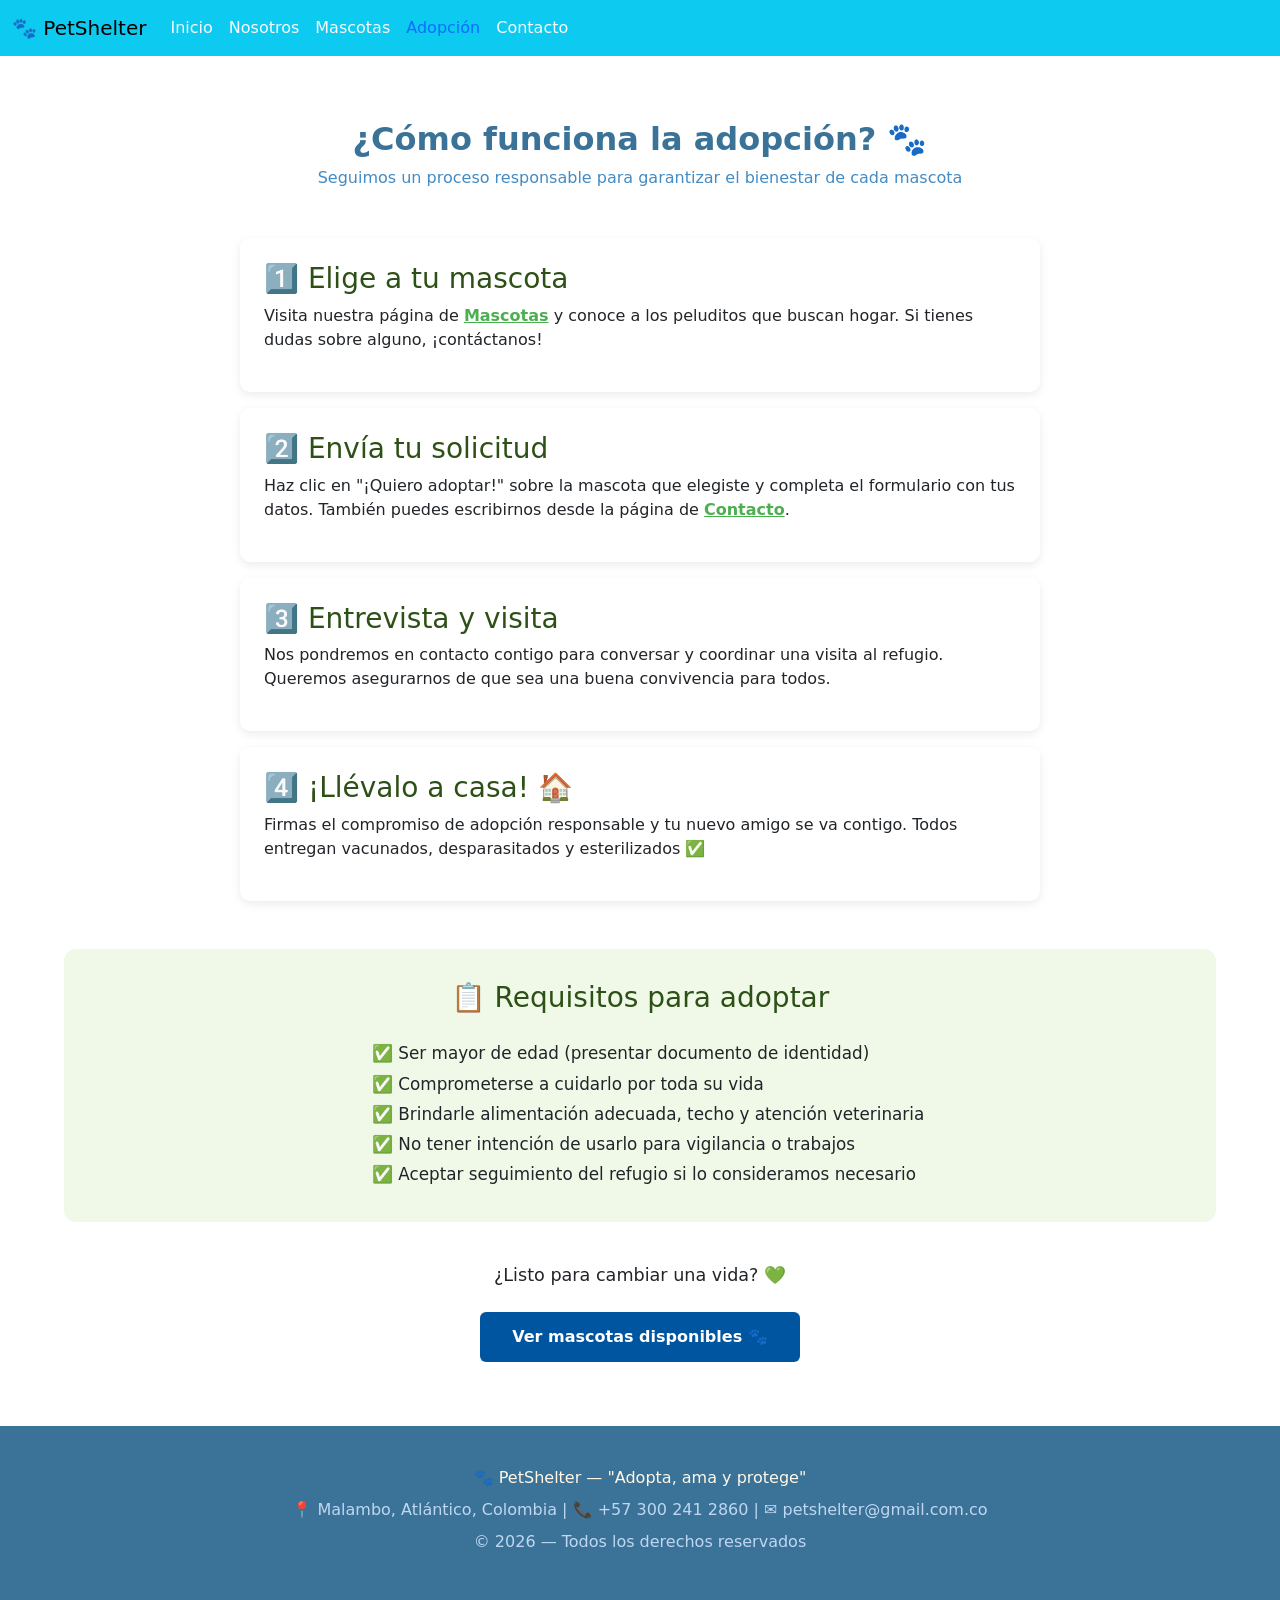
==== pages/adopcion.html @ 7f58dce4 "mvp de proyecto" ====
<!DOCTYPE html>
<html lang="es">
<head>
    <meta charset="UTF-8">
    <meta name="viewport" content="width=device-width, initial-scale=1.0">
    <title>PetShelter - Refugio de Mascotas 🐾</title>
    <link rel="stylesheet" href="../css/styles.css">
    <link rel="preconnect" href="https://fonts.googleapis.com">
    <link rel="preconnect" href="https://fonts.gstatic.com" crossorigin>
    <link href="https://fonts.googleapis.com/css2?family=Poppins:wght@300;400;600;700&display=swap" rel="stylesheet">
    <link href="https://cdn.jsdelivr.net/npm/bootstrap@5.3.8/dist/css/bootstrap.min.css" rel="stylesheet" integrity="sha384-sRIl4kxILFvY47J16cr9ZwB07vP4J8+LH7qKQnuqkuIAvNWLzeN8tE5YBujZqJLB" crossorigin="anonymous">
</head>
<body>

    <!-- CABECERA Y MENÚ IGUAL EN TODAS LAS PÁGINAS -->
    <header class="cabecera bg-info">
        <nav class="navegacion navbar navbar-expand-lg justify-content-between" id="menuNav">
            <div class="container-fluid">
                <a href="../index.html" class="navbar-brand me-6">🐾 PetShelter</a>
                <button class="navbar-toggler" type="button" data-bs-toggle="collapse" data-bs-target="#navbarSupportedContent" aria-controls="navbarSupportedContent" aria-expanded="false" aria-label="Toggle navigation">
                    <span class="navbar-toggler-icon"></span>
                </button>
                <div class="collapse navbar-collapse" id="navbarSupportedContent">
                    <ul class="navbar-nav me-auto mb-2 mb-lg-0">
                        <li class="nav-item">
                            <a href="../index.html" class="nav-link text-light">Inicio</a>
                        </li>
                        <li class="nav-item">
                            <a href="nosotros.html" class="nav-link text-light">Nosotros</a>
                        </li>
                        <li class="nav-item">
                            <a href="mascotas.html" class="nav-link text-light">Mascotas</a>
                        </li>
                        <li class="nav-item">
                            <a href="adopcion.html" class="nav-link active text-primary">Adopción</a>
                        </li>
                        <li class="nav-item">
                            <a href="contacto.html" class="nav-link text-light">Contacto</a>
                        </li>
                    </ul>
                </div>
            </div>
        </nav>
    </header>

    <section class="seccion">
        <div class="contenedor">
            <h2 class="titulo-seccion">¿Cómo funciona la adopción? 🐾</h2>
            <p class="subtitulo-seccion">Seguimos un proceso responsable para garantizar el bienestar de cada mascota</p>

            <!-- PASOS DEL PROCESO -->
            <div style="max-width: 800px; margin: 0 auto;">
                <div style="background: #fff; padding: 1.5rem; margin-bottom: 1rem; border-radius: 10px; box-shadow: 0 3px 10px rgba(0,0,0,0.08);">
                    <h3 style="color: #2d5016; margin-bottom: 0.5rem;">1️⃣ Elige a tu mascota</h3>
                    <p>Visita nuestra página de <a href="mascotas.html" style="color: #4CAF50; font-weight: 600;">Mascotas</a> y conoce a los peluditos que buscan hogar. Si tienes dudas sobre alguno, ¡contáctanos!</p>
                </div>

                <div style="background: #fff; padding: 1.5rem; margin-bottom: 1rem; border-radius: 10px; box-shadow: 0 3px 10px rgba(0,0,0,0.08);">
                    <h3 style="color: #2d5016; margin-bottom: 0.5rem;">2️⃣ Envía tu solicitud</h3>
                    <p>Haz clic en "¡Quiero adoptar!" sobre la mascota que elegiste y completa el formulario con tus datos. También puedes escribirnos desde la página de <a href="contacto.html" style="color: #4CAF50; font-weight: 600;">Contacto</a>.</p>
                </div>

                <div style="background: #fff; padding: 1.5rem; margin-bottom: 1rem; border-radius: 10px; box-shadow: 0 3px 10px rgba(0,0,0,0.08);">
                    <h3 style="color: #2d5016; margin-bottom: 0.5rem;">3️⃣ Entrevista y visita</h3>
                    <p>Nos pondremos en contacto contigo para conversar y coordinar una visita al refugio. Queremos asegurarnos de que sea una buena convivencia para todos.</p>
                </div>

                <div style="background: #fff; padding: 1.5rem; border-radius: 10px; box-shadow: 0 3px 10px rgba(0,0,0,0.08);">
                    <h3 style="color: #2d5016; margin-bottom: 0.5rem;">4️⃣ ¡Llévalo a casa! 🏠</h3>
                    <p>Firmas el compromiso de adopción responsable y tu nuevo amigo se va contigo. Todos entregan vacunados, desparasitados y esterilizados ✅</p>
                </div>
            </div>

            <!-- REQUISITOS -->
            <div style="margin-top: 3rem; padding: 2rem; background: #f0f9e8; border-radius: 12px;">
                <h3 style="text-align: center; color: #2d5016; margin-bottom: 1.5rem;">📋 Requisitos para adoptar</h3>
                <ul style="max-width: 600px; margin: 0 auto; font-size: 1.05rem; line-height: 1.8;">
                    <li>✅ Ser mayor de edad (presentar documento de identidad)</li>
                    <li>✅ Comprometerse a cuidarlo por toda su vida</li>
                    <li>✅ Brindarle alimentación adecuada, techo y atención veterinaria</li>
                    <li>✅ No tener intención de usarlo para vigilancia o trabajos</li>
                    <li>✅ Aceptar seguimiento del refugio si lo consideramos necesario</li>
                </ul>
            </div>

            <div style="text-align: center; margin-top: 2.5rem;">
                <p style="font-size: 1.1rem; font-weight: 500;">¿Listo para cambiar una vida? 💚</p>
                <a href="mascotas.html" class="boton boton-primario" style="margin-top: 0.5rem;">Ver mascotas disponibles 🐾</a>
            </div>
        </div>
    </section>

    <footer class="pie-pagina">
        <div class="contenedor">
            <p>🐾 PetShelter — "Adopta, ama y protege"</p>
            <p>📍 Malambo, Atlántico, Colombia | 📞 +57 300 241 2860 | ✉️ petshelter@gmail.com.co</p>
            <p>&copy; 2026 — Todos los derechos reservados</p>
        </div>
    </footer>

    <script src="https://cdn.jsdelivr.net/npm/bootstrap@5.3.8/dist/js/bootstrap.bundle.min.js" integrity="sha384-FKyoEForCGlyvwx9Hj09JcYn3nv7wiPVlz7YYwJrWVcXK/BmnVDxM+D2scQbITxI" crossorigin="anonymous"></script>


    <script src="../js/app.js"></script>
</body>
</html>
---- css/styles.css ----
:root {
    /* Paleta de colores de la imagen */
    --color-nubes: #FFF8E7;
    --color-cielo: #8CC1E9;
    --color-océano: #3b7297;
    --color-arándano: #0055A0;
    --color-pájaro: #438BC4;

    /* Colores de texto y fondo */
    --color-texto: #12284B;
    --color-texto-claro: #438BC4;
    --color-fondo: #EAF6FC;
    --color-fondo-claro: #b6e2f3;
    --color-resaltado: #ffc107;
    --color-borde: #dee2e6;

    /* Efectos */
    --sombra: 0 4px 12px rgba(18, 40, 75, 0.08);
    --sombra-hover: 0 8px 24px rgba(18, 40, 75, 0.15);
    --transicion: all 0.3s ease;
}

* {
    margin: 0;
    padding: 0;
    box-sizing: border-box;
}

body {
    font-family: 'Poppins', sans-serif;
    color: var(--color-texto);
    line-height: 1.6;
    background-color: var(--color-fondo);
    min-height: 100vh;
    display: flex;
    flex-direction: column;
}

main {
    flex: 1;
}

ul {
    list-style: none;
}

a {
    text-decoration: none;
    transition: var(--transicion);
}

.contenedor {
    width: 90%;
    max-width: 1200px;
    margin: 0 auto;
}

/* =====================================
   TÍTULOS Y SECCIONES
====================================== */
.titulo-seccion {
    font-size: 2rem;
    text-align: center;
    color: var(--color-océano);
    margin-bottom: 0.5rem;
    font-weight: 700;
}

.subtitulo-seccion {
    text-align: center;
    color: var(--color-pájaro);
    margin-bottom: 3rem;
}

.seccion {
    padding: 4rem 0;
}

.fondo-claro {
    background-color: var(--color-fondo-claro);
}

/* =====================================
   BOTONES
====================================== */
.boton {
    display: inline-block;
    padding: 0.8rem 2rem;
    border: none;
    border-radius: 0.375rem;
    font-size: 1rem;
    font-weight: 600;
    text-decoration: none;
    cursor: pointer;
    transition: var(--transicion);
    font-family: inherit;
}

.boton-primario {
    background-color: var(--color-arándano);
    color: white;
}

.boton-primario:hover {
    background-color: var(--color-océano);
    color: white;
    transform: translateY(-2px);
    box-shadow: var(--sombra-hover);
}

.boton-adoptar {
    background-color: var(--color-resaltado);
    color: var(--color-texto);
    padding: 0.6rem 1.2rem;
    font-size: 0.9rem;
    width: 100%;
}

.boton-adoptar:hover {
    background-color: #e0a800;
    color: var(--color-océano);
}

/* =====================================
   CABECERA Y NAVEGACIÓN
====================================== */


/* =====================================
   PORTADA
====================================== */
.portada {
    background: linear-gradient(rgba(18, 40, 75, 0.65), rgba(18, 40, 75, 0.75)), url('https://images.unsplash.com/photo-1601758228041-f3b2795255f1?w=1200') center/cover no-repeat;
    color: rgb(115, 193, 245);
    padding: 6rem 0;
    text-align: center;
}

.portada-contenido h1 {
    font-size: 3rem;
    margin-bottom: 1rem;
    color: var(--color-nubes);
}

.portada-contenido p {
    font-size: 1.2rem;
    max-width: 700px;
    margin: 0 auto 2rem;
    color: #d4ebfa;
}

/* =====================================
   SECCIÓN NOSOTROS
====================================== */
.nosotros-grid {
    display: grid;
    grid-template-columns: 1fr 1fr;
    gap: 3rem;
    align-items: center;
}

.nosotros-imagen img {
    width: 100%;
    border-radius: 0.5rem;
    box-shadow: var(--sombra);
    transition: var(--transicion);
}

.nosotros-imagen img:hover {
    transform: scale(1.02);
    box-shadow: var(--sombra-hover);
}

.nosotros-texto p {
    margin-bottom: 1rem;
    font-size: 1.05rem;
    color: var(--color-texto);
}

.lista-valores {
    list-style: none;
    margin-top: 1.5rem;
}

.lista-valores li {
    padding: 0.4rem 0;
    font-weight: 500;
    color: var(--color-texto);
    display: flex;
    align-items: center;
    gap: 0.5rem;
}

.lista-valores li::before {
    content: '✓';
    color: var(--color-arándano);
    font-weight: 700;
    font-size: 1.2rem;
}

/* =====================================
   TARJETAS DE MASCOTAS
====================================== */
.mascotas-grid {
    display: grid;
    grid-template-columns: repeat(3, 1fr);
    gap: 2rem;
}

.tarjeta-mascota {
    background: var(--color-fondo-claro);
    border-radius: 0.5rem;
    overflow: hidden;
    box-shadow: var(--sombra);
    transition: var(--transicion);
    height: 100%;
}

.tarjeta-mascota:hover {
    transform: translateY(-8px);
    box-shadow: var(--sombra-hover);
}

.tarjeta-mascota img {
    width: 100%;
    height: 200px;
    object-fit: cover;
}

.tarjeta-mascota h3 {
    padding: 1rem 1rem 0.5rem;
    color: var(--color-océano);
    font-size: 1.3rem;
    font-weight: 600;
}

.tarjeta-mascota p {
    padding: 0.3rem 1rem;
    font-size: 0.95rem;
    color: var(--color-texto);
}

.tarjeta-mascota .boton-adoptar {
    margin: 1rem;
    width: calc(100% - 2rem);
}

/* =====================================
   CÓMO AYUDAR / ADOPCIÓN
====================================== */
.ayuda-grid {
    display: grid;
    grid-template-columns: repeat(3, 1fr);
    gap: 2rem;
}

.ayuda-tarjeta {
    background: var(--color-fondo-claro);
    padding: 2rem;
    border-radius: 0.5rem;
    text-align: center;
    box-shadow: var(--sombra);
    transition: var(--transicion);
}

.ayuda-tarjeta:hover {
    transform: translateY(-5px);
    box-shadow: var(--sombra-hover);
}

.ayuda-tarjeta h3 {
    color: var(--color-océano);
    margin-bottom: 1rem;
    font-size: 1.3rem;
    font-weight: 600;
}

/* =====================================
   FORMULARIO DE CONTACTO
====================================== */
.formulario-contacto {
    max-width: 600px;
    margin: 0 auto;
    background: #eee;
    padding: 2.5rem;
    border-radius: 0.5rem;
    box-shadow: var(--sombra);
}

.grupo-formulario {
    margin-bottom: 1.5rem;
}

.grupo-formulario label {
    display: block;
    margin-bottom: 0.5rem;
    font-weight: 600;
    color: var(--color-océano);
}

.grupo-formulario input,
.grupo-formulario textarea {
    width: 100%;
    padding: 0.8rem;
    border: 2px solid var(--color-cielo);
    border-radius: 0.375rem;
    font-size: 1rem;
    font-family: inherit;
    background-color: rgba(140, 193, 233, 0.08);
    transition: var(--transicion);
}

.grupo-formulario input:focus,
.grupo-formulario textarea:focus {
    outline: none;
    border-color: var(--color-arándano);
    background-color: white;
}

/* =====================================
   VENTANA MODAL
====================================== */
.modal {
    display: none;
    position: fixed;
    z-index: 200;
    left: 0;
    top: 0;
    width: 100%;
    height: 100%;
    background-color: rgba(18, 40, 75, 0.7);
    align-items: center;
    justify-content: center;
}

.modal-contenido {
    background-color: white;
    padding: 2rem;
    border-radius: 0.5rem;
    width: 90%;
    max-width: 500px;
    position: relative;
    box-shadow: var(--sombra-hover);
}

.cerrar {
    position: absolute;
    right: 1.2rem;
    top: 0.5rem;
    font-size: 2rem;
    cursor: pointer;
    color: var(--color-pájaro);
    transition: var(--transicion);
}

.cerrar:hover {
    color: var(--color-océano);
}

/* =====================================
   PIE DE PÁGINA
====================================== */
.pie-pagina {
    background-color: var(--color-océano);
    color: white;
    text-align: center;
    padding: 2.5rem 0;
    margin-top: auto;
}

.pie-pagina p {
    margin-bottom: 0.5rem;
    color: #BFD7F2;
}

.pie-pagina p:first-of-type {
    color: var(--color-nubes);
    font-weight: 500;
}

/* =====================================
   DISEÑO RESPONSIVO (para celulares)
====================================== */
@media (max-width: 900px) {
    .nosotros-grid,
    .mascotas-grid,
    .ayuda-grid {
        grid-template-columns: 1fr 1fr;
    }
}

@media (max-width: 600px) {
    .nosotros-grid,
    .mascotas-grid,
    .ayuda-grid {
        grid-template-columns: 1fr;
    }

    .portada-contenido h1 {
        font-size: 2rem;
    }

    .titulo-seccion {
        font-size: 1.6rem;
    }
}
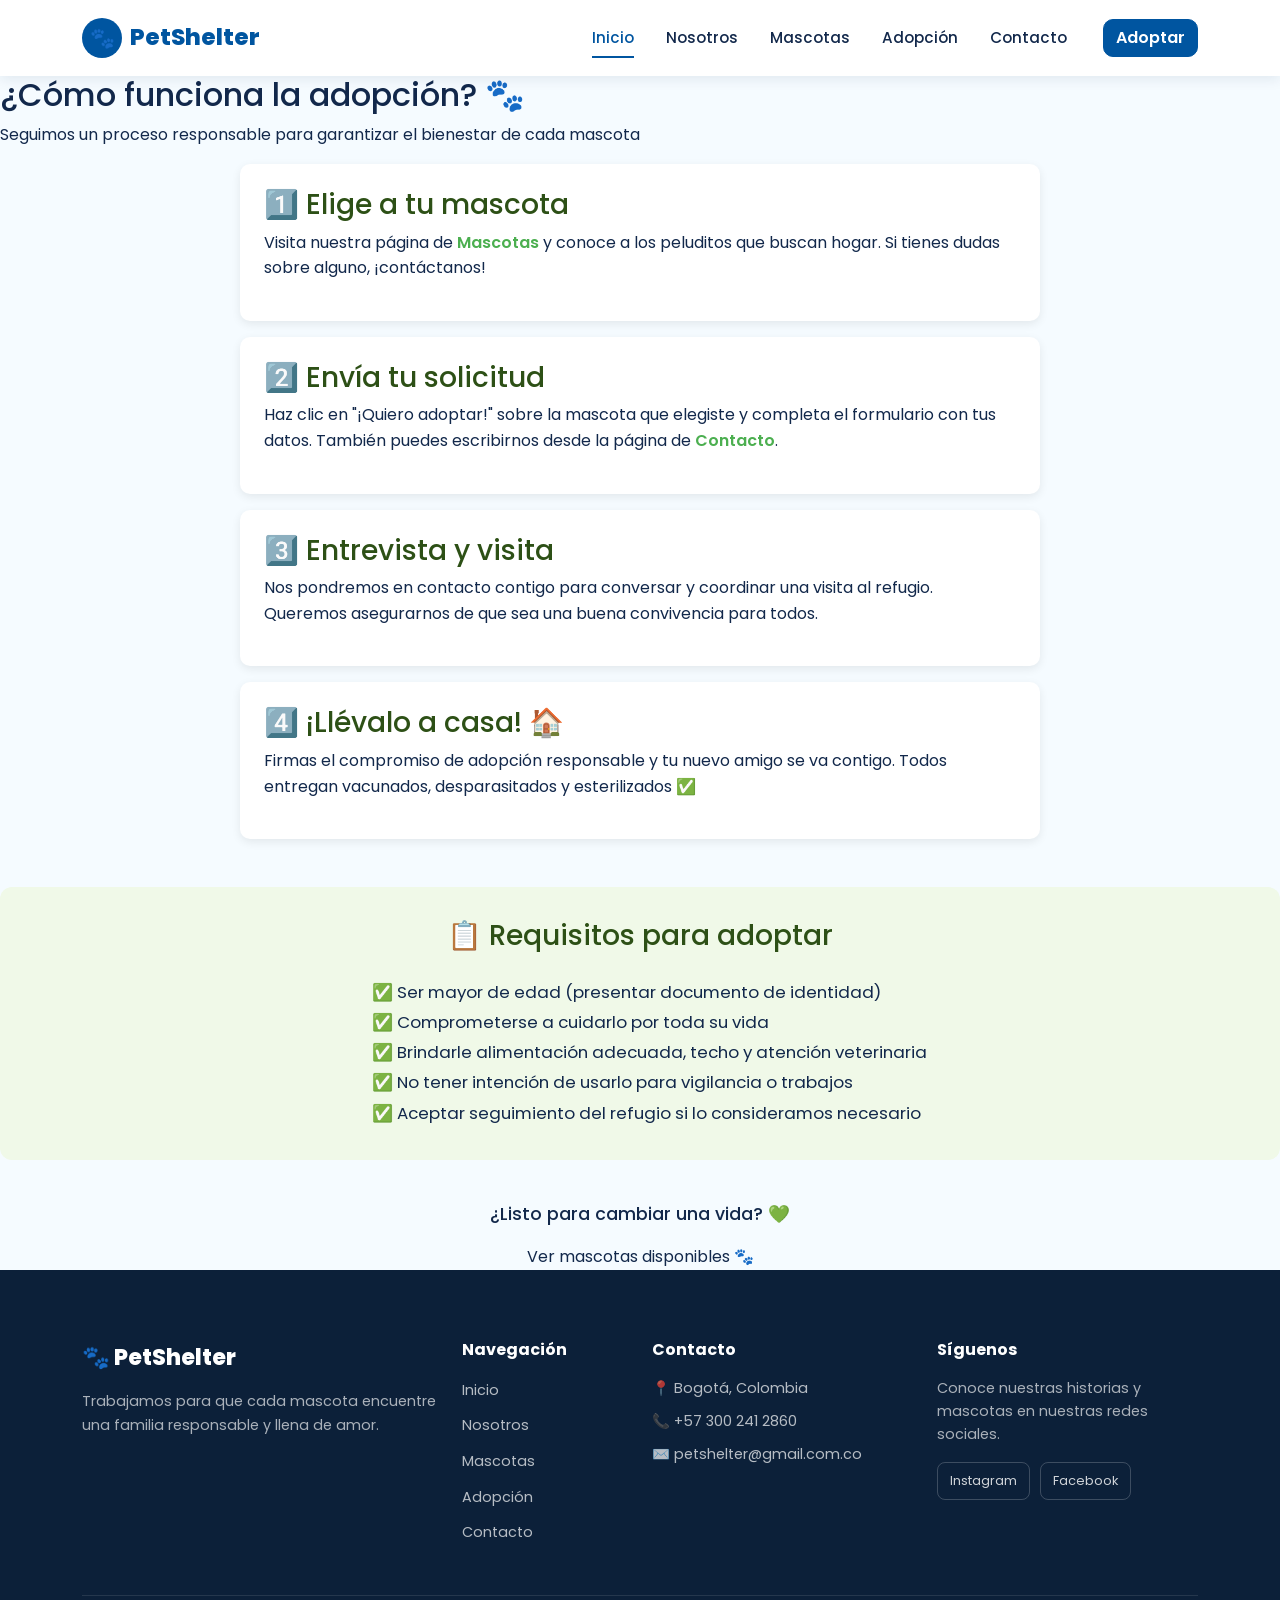
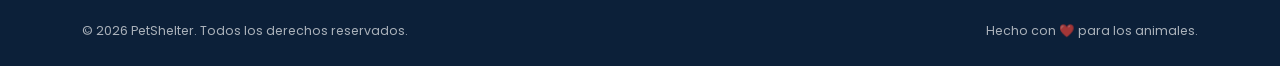
==== commit 4688020e: "html" ====
--- a/pages/adopcion.html
+++ b/pages/adopcion.html
@@ -3,41 +3,79 @@
 <head>
     <meta charset="UTF-8">
     <meta name="viewport" content="width=device-width, initial-scale=1.0">
-    <title>PetShelter - Refugio de Mascotas 🐾</title>
-    <link rel="stylesheet" href="../css/styles.css">
+    <meta
+        name="description"
+        content="PetShelter es un refugio de mascotas dedicado a encontrar hogares responsables y llenos de amor.">
+    <title>PetShelter | Refugio y adopción de mascotas</title>
+
+    <!-- Google Fonts -->
     <link rel="preconnect" href="https://fonts.googleapis.com">
     <link rel="preconnect" href="https://fonts.gstatic.com" crossorigin>
-    <link href="https://fonts.googleapis.com/css2?family=Poppins:wght@300;400;600;700&display=swap" rel="stylesheet">
-    <link href="https://cdn.jsdelivr.net/npm/bootstrap@5.3.8/dist/css/bootstrap.min.css" rel="stylesheet" integrity="sha384-sRIl4kxILFvY47J16cr9ZwB07vP4J8+LH7qKQnuqkuIAvNWLzeN8tE5YBujZqJLB" crossorigin="anonymous">
+    <link
+        href="https://fonts.googleapis.com/css2?family=Poppins:wght@400;500;600;700;800&display=swap" rel="stylesheet">
+
+    <!-- Bootstrap -->
+    <link
+        href="https://cdn.jsdelivr.net/npm/bootstrap@5.3.8/dist/css/bootstrap.min.css" rel="stylesheet">
+    <link rel="stylesheet" href="../css/styles.css">
 </head>
 <body>
 
-    <!-- CABECERA Y MENÚ IGUAL EN TODAS LAS PÁGINAS -->
-    <header class="cabecera bg-info">
-        <nav class="navegacion navbar navbar-expand-lg justify-content-between" id="menuNav">
-            <div class="container-fluid">
-                <a href="../index.html" class="navbar-brand me-6">🐾 PetShelter</a>
-                <button class="navbar-toggler" type="button" data-bs-toggle="collapse" data-bs-target="#navbarSupportedContent" aria-controls="navbarSupportedContent" aria-expanded="false" aria-label="Toggle navigation">
+    <!-- =====NAVBAR===== -->
+    <header class="site-header">
+        <nav class="navbar navbar-expand-lg">
+            <div class="container">
+
+                <!-- Logo -->
+                <a class="navbar-brand" href="../index.html">
+                    <span class="brand-icon">🐾</span>
+                    <span>PetShelter</span>
+                </a>
+
+                <!-- Botón menú móvil -->
+                <button
+                    class="navbar-toggler"
+                    type="button"
+                    data-bs-toggle="collapse"
+                    data-bs-target="#menuPrincipal"
+                    aria-controls="menuPrincipal"
+                    aria-expanded="false"
+                    aria-label="Abrir menú de navegación">
                     <span class="navbar-toggler-icon"></span>
                 </button>
-                <div class="collapse navbar-collapse" id="navbarSupportedContent">
-                    <ul class="navbar-nav me-auto mb-2 mb-lg-0">
-                        <li class="nav-item">
-                            <a href="../index.html" class="nav-link text-light">Inicio</a>
-                        </li>
-                        <li class="nav-item">
-                            <a href="nosotros.html" class="nav-link text-light">Nosotros</a>
-                        </li>
-                        <li class="nav-item">
-                            <a href="mascotas.html" class="nav-link text-light">Mascotas</a>
-                        </li>
-                        <li class="nav-item">
-                            <a href="adopcion.html" class="nav-link active text-primary">Adopción</a>
-                        </li>
-                        <li class="nav-item">
-                            <a href="contacto.html" class="nav-link text-light">Contacto</a>
+
+                <!-- Menú -->
+                <div class="collapse navbar-collapse" id="menuPrincipal">
+                    <ul class="navbar-nav ms-auto">
+                        <li class="nav-item">
+                            <a class="nav-link active" href="../index.html">
+                                Inicio
+                            </a>
+                        </li>
+                        <li class="nav-item">
+                            <a class="nav-link" href="pages/nosotros.html">
+                                Nosotros
+                            </a>
+                        </li>
+                        <li class="nav-item">
+                            <a class="nav-link" href="pages/mascotas.html">
+                                Mascotas
+                            </a>
+                        </li>
+                        <li class="nav-item">
+                            <a class="nav-link" href="pages/adopcion.html">
+                                Adopción
+                            </a>
+                        </li>
+                        <li class="nav-item">
+                            <a class="nav-link" href="pages/contacto.html">
+                                Contacto
+                            </a>
                         </li>
                     </ul>
+
+                    <a href="pages/contacto.html" class="btn btn-primary ms-lg-4">Adoptar</a>
+
                 </div>
             </div>
         </nav>
@@ -90,17 +128,112 @@
         </div>
     </section>
 
-    <footer class="pie-pagina">
-        <div class="contenedor">
-            <p>🐾 PetShelter — "Adopta, ama y protege"</p>
-            <p>📍 Malambo, Atlántico, Colombia | 📞 +57 300 241 2860 | ✉️ petshelter@gmail.com.co</p>
-            <p>&copy; 2026 — Todos los derechos reservados</p>
+    <!-- ===== FOOTER ===== -->
+    <footer class="site-footer">
+        <div class="container">
+            <div class="row g-4">
+                <!-- Información -->
+                <div class="col-lg-4">
+                    <a href="index.html" class="footer-brand">
+                        🐾 PetShelter
+                    </a>
+
+                    <p>
+                        Trabajamos para que cada mascota encuentre
+                        una familia responsable y llena de amor.
+                    </p>
+                </div>
+
+                <!-- Navegación -->
+                <div class="col-md-4 col-lg-2">
+                    <h3>
+                        Navegación
+                    </h3>
+
+                    <ul class="footer-links">
+                        <li>
+                            <a href="index.html">
+                                Inicio
+                            </a>
+                        </li>
+                        <li>
+                            <a href="pages/nosotros.html">
+                                Nosotros
+                            </a>
+                        </li>
+                        <li>
+                            <a href="pages/mascotas.html">
+                                Mascotas
+                            </a>
+                        </li>
+                        <li>
+                            <a href="pages/adopcion.html">
+                                Adopción
+                            </a>
+                        </li>
+                        <li>
+                            <a href="pages/contacto.html">
+                                Contacto
+                            </a>
+                        </li>
+                    </ul>
+                </div>
+
+                <!-- Contacto -->
+                <div class="col-md-4 col-lg-3">
+                    <h3>
+                        Contacto
+                    </h3>
+
+                    <ul class="footer-contact">
+                        <li>
+                            📍 Bogotá, Colombia
+                        </li>
+                        <li>
+                            📞 +57 300 241 2860
+                        </li>
+                        <li>
+                            ✉️ petshelter@gmail.com.co
+                        </li>
+                    </ul>
+                </div>
+
+                <!-- Redes -->
+                <div class="col-md-4 col-lg-3">
+                    <h3>
+                        Síguenos
+                    </h3>
+
+                    <p>
+                        Conoce nuestras historias y mascotas
+                        en nuestras redes sociales.
+                    </p>
+
+                    <div class="social-links">
+                        <a href="#" aria-label="Instagram de PetShelter">
+                            Instagram
+                        </a>
+
+                        <a href="#" aria-label="Facebook de PetShelter">
+                            Facebook
+                        </a>
+                    </div>
+                </div>
+            </div>
+
+            <div class="footer-bottom">
+                <p>
+                    © 2026 PetShelter. Todos los derechos reservados.
+                </p>
+
+                <p>
+                    Hecho con ❤️ para los animales.
+                </p>
+            </div>
         </div>
     </footer>
 
     <script src="https://cdn.jsdelivr.net/npm/bootstrap@5.3.8/dist/js/bootstrap.bundle.min.js" integrity="sha384-FKyoEForCGlyvwx9Hj09JcYn3nv7wiPVlz7YYwJrWVcXK/BmnVDxM+D2scQbITxI" crossorigin="anonymous"></script>
-
-
     <script src="../js/app.js"></script>
 </body>
 </html>
--- a/css/styles.css
+++ b/css/styles.css
@@ -1,26 +1,58 @@
-
+/* =========================================================
+   PETSHELTER
+   SISTEMA DE DISEÑO
+   ========================================================= */
+
+
+/* =========================================================
+   1. VARIABLES
+   ========================================================= */
 
 :root {
-    /* Paleta de colores de la imagen */
-    --color-nubes: #FFF8E7;
-    --color-cielo: #8CC1E9;
-    --color-océano: #3b7297;
-    --color-arándano: #0055A0;
-    --color-pájaro: #438BC4;
-
-    /* Colores de texto y fondo */
-    --color-texto: #12284B;
-    --color-texto-claro: #438BC4;
-    --color-fondo: #EAF6FC;
-    --color-fondo-claro: #b6e2f3;
-    --color-resaltado: #ffc107;
-    --color-borde: #dee2e6;
-
-    /* Efectos */
-    --sombra: 0 4px 12px rgba(18, 40, 75, 0.08);
-    --sombra-hover: 0 8px 24px rgba(18, 40, 75, 0.15);
-    --transicion: all 0.3s ease;
-}
+
+    /* Colores principales */
+    --primary: #0055a0;
+    --primary-dark: #003f78;
+    --primary-light: #8cc1e9;
+
+    /* Color de acento */
+    --accent: #ffc107;
+    --accent-dark: #e0a800;
+
+    /* Fondos */
+    --background: #f5fbff;
+    --surface: #ffffff;
+    --surface-blue: #eaf6fc;
+
+    /* Texto */
+    --text: #12284b;
+    --text-light: #667085;
+    --text-white: #ffffff;
+
+    /* Bordes */
+    --border: #d9e8f2;
+
+    /* Sombras */
+    --shadow-sm: 0 4px 12px rgba(18, 40, 75, 0.08);
+    --shadow-md: 0 8px 25px rgba(18, 40, 75, 0.12);
+    --shadow-lg: 0 15px 40px rgba(18, 40, 75, 0.16);
+
+    /* Bordes redondeados */
+    --radius-sm: 8px;
+    --radius-md: 14px;
+    --radius-lg: 22px;
+
+    /* Transiciones */
+    --transition: 0.3s ease;
+
+    /* Contenedor */
+    --container-width: 1200px;
+}
+
+
+/* =========================================================
+   2. RESET
+   ========================================================= */
 
 * {
     margin: 0;
@@ -28,381 +60,1176 @@
     box-sizing: border-box;
 }
 
+
+html {
+    scroll-behavior: smooth;
+}
+
+
 body {
-    font-family: 'Poppins', sans-serif;
-    color: var(--color-texto);
+    font-family: "Poppins", sans-serif;
+    background-color: var(--background);
+    color: var(--text);
     line-height: 1.6;
-    background-color: var(--color-fondo);
-    min-height: 100vh;
+    overflow-x: hidden;
+}
+
+
+img {
+    display: block;
+    max-width: 100%;
+}
+
+
+a {
+    color: inherit;
+    text-decoration: none;
+}
+
+
+button,
+input,
+textarea,
+select {
+    font: inherit;
+}
+
+
+button {
+    cursor: pointer;
+}
+
+
+ul {
+    list-style: none;
+}
+
+
+/* =========================================================
+   3. ACCESIBILIDAD
+   ========================================================= */
+
+:focus-visible {
+    outline: 3px solid var(--accent);
+    outline-offset: 3px;
+}
+
+
+/* =========================================================
+   4. UTILIDADES
+   ========================================================= */
+
+.container {
+    width: min(100% - 2rem, var(--container-width));
+    margin-inline: auto;
+}
+
+
+.section {
+    padding: 90px 0;
+}
+
+
+.section-light {
+    background-color: var(--surface);
+}
+
+
+.section-blue {
+    background-color: var(--surface-blue);
+}
+
+
+/* =========================================================
+   5. NAVBAR
+   ========================================================= */
+
+.site-header {
+    position: sticky;
+    top: 0;
+    z-index: 1000;
+    background-color: var(--surface);
+    box-shadow: var(--shadow-sm);
+}
+
+
+.site-header .navbar {
+    min-height: 76px;
+}
+
+
+.navbar-brand {
+    display: inline-flex;
+    align-items: center;
+    gap: 8px;
+
+    color: var(--primary) !important;
+
+    font-size: 1.45rem;
+    font-weight: 800;
+
+    transition: var(--transition);
+}
+
+
+.navbar-brand:hover {
+    color: var(--primary-dark) !important;
+}
+
+
+.brand-icon {
+    display: inline-flex;
+    align-items: center;
+    justify-content: center;
+
+    width: 40px;
+    height: 40px;
+
+    border-radius: 50%;
+
+    background-color: var(--primary);
+    color: var(--text-white);
+
+    font-size: 1.25rem;
+}
+
+
+.navbar-nav {
+    gap: 8px;
+}
+
+
+.nav-link {
+    position: relative;
+
+    color: var(--text) !important;
+
+    font-size: 0.95rem;
+    font-weight: 500;
+
+    padding: 10px 12px !important;
+
+    transition: var(--transition);
+}
+
+
+.nav-link:hover,
+.nav-link.active {
+    color: var(--primary) !important;
+}
+
+
+.nav-link::after {
+    content: "";
+
+    position: absolute;
+    left: 12px;
+    right: 12px;
+    bottom: 2px;
+
+    height: 2px;
+
+    background-color: var(--primary);
+
+    transform: scaleX(0);
+    transform-origin: center;
+
+    transition: var(--transition);
+}
+
+
+.nav-link:hover::after,
+.nav-link.active::after {
+    transform: scaleX(1);
+}
+
+
+/* Botón hamburguesa */
+
+.navbar-toggler {
+    border: 1px solid var(--border);
+    border-radius: var(--radius-sm);
+}
+
+
+.navbar-toggler:focus {
+    box-shadow: none;
+}
+
+
+/* =========================================================
+   6. BOTONES
+   ========================================================= */
+
+.btn {
+    border-radius: 10px !important;
+
+    font-weight: 600;
+
+    transition:
+        transform var(--transition),
+        box-shadow var(--transition),
+        background-color var(--transition);
+}
+
+
+.btn-primary {
+    background-color: var(--primary) !important;
+    border-color: var(--primary) !important;
+    color: var(--text-white) !important;
+}
+
+
+.btn-primary:hover {
+    background-color: var(--primary-dark) !important;
+    border-color: var(--primary-dark) !important;
+
+    transform: translateY(-2px);
+
+    box-shadow: var(--shadow-md);
+}
+
+
+.btn-outline-primary {
+    border: 2px solid var(--primary) !important;
+    color: var(--primary) !important;
+}
+
+
+.btn-outline-primary:hover {
+    background-color: var(--primary) !important;
+    color: var(--text-white) !important;
+
+    transform: translateY(-2px);
+}
+
+
+/* =========================================================
+   7. HERO
+   ========================================================= */
+
+.hero {
+    position: relative;
+
+    min-height: 680px;
+
+    display: flex;
+    align-items: center;
+
+    padding: 90px 0;
+
+    background:
+        linear-gradient(
+            120deg,
+            #eaf6fc 0%,
+            #f7fcff 55%,
+            #dff1fb 100%
+        );
+
+    overflow: hidden;
+}
+
+
+.hero::before {
+    content: "";
+
+    position: absolute;
+
+    width: 350px;
+    height: 350px;
+
+    border-radius: 50%;
+
+    background-color: rgba(140, 193, 233, 0.18);
+
+    top: -150px;
+    right: -100px;
+}
+
+
+.hero::after {
+    content: "";
+
+    position: absolute;
+
+    width: 250px;
+    height: 250px;
+
+    border-radius: 50%;
+
+    background-color: rgba(255, 193, 7, 0.12);
+
+    bottom: -120px;
+    left: -80px;
+}
+
+
+.hero .container {
+    position: relative;
+    z-index: 1;
+}
+
+
+.hero-badge {
+    display: inline-flex;
+    align-items: center;
+
+    margin-bottom: 20px;
+    padding: 8px 14px;
+
+    border-radius: 50px;
+
+    background-color: rgba(0, 85, 160, 0.08);
+
+    color: var(--primary);
+
+    font-size: 0.85rem;
+    font-weight: 600;
+}
+
+
+.hero-title {
+    max-width: 650px;
+
+    margin-bottom: 20px;
+
+    color: var(--text);
+
+    font-size: clamp(2.5rem, 5vw, 4.5rem);
+    font-weight: 800;
+
+    line-height: 1.08;
+    letter-spacing: -2px;
+}
+
+
+.hero-title span {
+    display: block;
+    color: var(--primary);
+}
+
+
+.hero-description {
+    max-width: 580px;
+
+    margin-bottom: 30px;
+
+    color: var(--text-light);
+
+    font-size: 1.05rem;
+}
+
+
+.hero-actions {
+    display: flex;
+    flex-wrap: wrap;
+    gap: 14px;
+}
+
+
+.hero-actions .btn {
+    min-width: 160px;
+}
+
+
+/* Imagen hero */
+
+.hero-image-wrapper {
+    position: relative;
+
+    max-width: 560px;
+
+    margin-inline: auto;
+}
+
+
+.hero-image {
+    width: 100%;
+    height: 500px;
+
+    object-fit: cover;
+
+    border-radius: 30px;
+
+    box-shadow: var(--shadow-lg);
+}
+
+
+.hero-card {
+    position: absolute;
+
+    left: -25px;
+    bottom: 30px;
+
     display: flex;
     flex-direction: column;
-}
-
-main {
-    flex: 1;
-}
-
-ul {
-    list-style: none;
-}
-
-a {
-    text-decoration: none;
-    transition: var(--transicion);
-}
-
-.contenedor {
-    width: 90%;
-    max-width: 1200px;
-    margin: 0 auto;
-}
-
-/* =====================================
-   TÍTULOS Y SECCIONES
-====================================== */
-.titulo-seccion {
-    font-size: 2rem;
-    text-align: center;
-    color: var(--color-océano);
-    margin-bottom: 0.5rem;
+
+    padding: 16px 20px;
+
+    border-radius: var(--radius-md);
+
+    background-color: var(--surface);
+
+    box-shadow: var(--shadow-lg);
+}
+
+
+.hero-card strong {
+    color: var(--primary);
+
+    font-size: 1.1rem;
+}
+
+
+.hero-card span {
+    color: var(--text-light);
+
+    font-size: 0.8rem;
+}
+
+
+/* =========================================================
+   8. TÍTULOS DE SECCIÓN
+   ========================================================= */
+
+.section-heading {
+    display: flex;
+    align-items: end;
+    justify-content: space-between;
+
+    gap: 30px;
+}
+
+
+.section-heading.text-center {
+    display: block;
+    max-width: 700px;
+    margin-inline: auto;
+}
+
+
+.section-label {
+    display: inline-block;
+
+    margin-bottom: 10px;
+
+    color: var(--primary);
+
+    font-size: 0.78rem;
     font-weight: 700;
-}
-
-.subtitulo-seccion {
-    text-align: center;
-    color: var(--color-pájaro);
-    margin-bottom: 3rem;
-}
-
-.seccion {
-    padding: 4rem 0;
-}
-
-.fondo-claro {
-    background-color: var(--color-fondo-claro);
-}
-
-/* =====================================
-   BOTONES
-====================================== */
-.boton {
-    display: inline-block;
-    padding: 0.8rem 2rem;
-    border: none;
-    border-radius: 0.375rem;
+
+    letter-spacing: 1.5px;
+}
+
+
+.section-heading h2 {
+    margin-bottom: 12px;
+
+    color: var(--text);
+
+    font-size: clamp(2rem, 4vw, 3rem);
+    font-weight: 800;
+
+    line-height: 1.15;
+}
+
+
+.section-heading h2 span {
+    color: var(--primary);
+}
+
+
+.section-heading p {
+    margin-bottom: 0;
+
+    color: var(--text-light);
+
     font-size: 1rem;
+}
+
+
+.section-link {
+    flex-shrink: 0;
+
+    color: var(--primary);
+
     font-weight: 600;
-    text-decoration: none;
-    cursor: pointer;
-    transition: var(--transicion);
-    font-family: inherit;
-}
-
-.boton-primario {
-    background-color: var(--color-arándano);
-    color: white;
-}
-
-.boton-primario:hover {
-    background-color: var(--color-océano);
-    color: white;
-    transform: translateY(-2px);
-    box-shadow: var(--sombra-hover);
-}
-
-.boton-adoptar {
-    background-color: var(--color-resaltado);
-    color: var(--color-texto);
-    padding: 0.6rem 1.2rem;
-    font-size: 0.9rem;
-    width: 100%;
-}
-
-.boton-adoptar:hover {
-    background-color: #e0a800;
-    color: var(--color-océano);
-}
-
-/* =====================================
-   CABECERA Y NAVEGACIÓN
-====================================== */
-
-
-/* =====================================
-   PORTADA
-====================================== */
-.portada {
-    background: linear-gradient(rgba(18, 40, 75, 0.65), rgba(18, 40, 75, 0.75)), url('https://images.unsplash.com/photo-1601758228041-f3b2795255f1?w=1200') center/cover no-repeat;
-    color: rgb(115, 193, 245);
-    padding: 6rem 0;
-    text-align: center;
-}
-
-.portada-contenido h1 {
-    font-size: 3rem;
-    margin-bottom: 1rem;
-    color: var(--color-nubes);
-}
-
-.portada-contenido p {
-    font-size: 1.2rem;
-    max-width: 700px;
-    margin: 0 auto 2rem;
-    color: #d4ebfa;
-}
-
-/* =====================================
-   SECCIÓN NOSOTROS
-====================================== */
-.nosotros-grid {
-    display: grid;
-    grid-template-columns: 1fr 1fr;
-    gap: 3rem;
-    align-items: center;
-}
-
-.nosotros-imagen img {
-    width: 100%;
-    border-radius: 0.5rem;
-    box-shadow: var(--sombra);
-    transition: var(--transicion);
-}
-
-.nosotros-imagen img:hover {
-    transform: scale(1.02);
-    box-shadow: var(--sombra-hover);
-}
-
-.nosotros-texto p {
-    margin-bottom: 1rem;
-    font-size: 1.05rem;
-    color: var(--color-texto);
-}
-
-.lista-valores {
-    list-style: none;
-    margin-top: 1.5rem;
-}
-
-.lista-valores li {
-    padding: 0.4rem 0;
-    font-weight: 500;
-    color: var(--color-texto);
+
+    transition: var(--transition);
+}
+
+
+.section-link:hover {
+    color: var(--primary-dark);
+
+    transform: translateX(4px);
+}
+
+
+/* =========================================================
+   9. TARJETAS DE INFORMACIÓN
+   ========================================================= */
+
+.info-card {
+    height: 100%;
+
+    padding: 30px;
+
+    border: 1px solid var(--border);
+    border-radius: var(--radius-lg);
+
+    background-color: var(--surface);
+
+    box-shadow: var(--shadow-sm);
+
+    transition: var(--transition);
+}
+
+
+.info-card:hover {
+    transform: translateY(-6px);
+
+    box-shadow: var(--shadow-md);
+}
+
+
+.info-card-icon {
     display: flex;
     align-items: center;
-    gap: 0.5rem;
-}
-
-.lista-valores li::before {
-    content: '✓';
-    color: var(--color-arándano);
+    justify-content: center;
+
+    width: 60px;
+    height: 60px;
+
+    margin-bottom: 20px;
+
+    border-radius: 16px;
+
+    background-color: var(--surface-blue);
+
+    font-size: 1.6rem;
+}
+
+
+.info-card h3 {
+    margin-bottom: 12px;
+
+    font-size: 1.2rem;
     font-weight: 700;
-    font-size: 1.2rem;
-}
-
-/* =====================================
-   TARJETAS DE MASCOTAS
-====================================== */
-.mascotas-grid {
-    display: grid;
-    grid-template-columns: repeat(3, 1fr);
-    gap: 2rem;
-}
-
-.tarjeta-mascota {
-    background: var(--color-fondo-claro);
-    border-radius: 0.5rem;
+}
+
+
+.info-card p {
+    margin: 0;
+
+    color: var(--text-light);
+
+    font-size: 0.95rem;
+}
+
+
+/* =========================================================
+   10. TARJETAS DE MASCOTAS
+   ========================================================= */
+
+.pet-card {
+    height: 100%;
+
     overflow: hidden;
-    box-shadow: var(--sombra);
-    transition: var(--transicion);
-    height: 100%;
-}
-
-.tarjeta-mascota:hover {
+
+    border: 1px solid var(--border);
+    border-radius: var(--radius-lg);
+
+    background-color: var(--surface);
+
+    box-shadow: var(--shadow-sm);
+
+    transition: var(--transition);
+}
+
+
+.pet-card:hover {
     transform: translateY(-8px);
-    box-shadow: var(--sombra-hover);
-}
-
-.tarjeta-mascota img {
-    width: 100%;
-    height: 200px;
-    object-fit: cover;
-}
-
-.tarjeta-mascota h3 {
-    padding: 1rem 1rem 0.5rem;
-    color: var(--color-océano);
-    font-size: 1.3rem;
-    font-weight: 600;
-}
-
-.tarjeta-mascota p {
-    padding: 0.3rem 1rem;
-    font-size: 0.95rem;
-    color: var(--color-texto);
-}
-
-.tarjeta-mascota .boton-adoptar {
-    margin: 1rem;
-    width: calc(100% - 2rem);
-}
-
-/* =====================================
-   CÓMO AYUDAR / ADOPCIÓN
-====================================== */
-.ayuda-grid {
-    display: grid;
-    grid-template-columns: repeat(3, 1fr);
-    gap: 2rem;
-}
-
-.ayuda-tarjeta {
-    background: var(--color-fondo-claro);
-    padding: 2rem;
-    border-radius: 0.5rem;
-    text-align: center;
-    box-shadow: var(--sombra);
-    transition: var(--transicion);
-}
-
-.ayuda-tarjeta:hover {
-    transform: translateY(-5px);
-    box-shadow: var(--sombra-hover);
-}
-
-.ayuda-tarjeta h3 {
-    color: var(--color-océano);
-    margin-bottom: 1rem;
-    font-size: 1.3rem;
-    font-weight: 600;
-}
-
-/* =====================================
-   FORMULARIO DE CONTACTO
-====================================== */
-.formulario-contacto {
-    max-width: 600px;
-    margin: 0 auto;
-    background: #eee;
-    padding: 2.5rem;
-    border-radius: 0.5rem;
-    box-shadow: var(--sombra);
-}
-
-.grupo-formulario {
-    margin-bottom: 1.5rem;
-}
-
-.grupo-formulario label {
-    display: block;
-    margin-bottom: 0.5rem;
-    font-weight: 600;
-    color: var(--color-océano);
-}
-
-.grupo-formulario input,
-.grupo-formulario textarea {
-    width: 100%;
-    padding: 0.8rem;
-    border: 2px solid var(--color-cielo);
-    border-radius: 0.375rem;
-    font-size: 1rem;
-    font-family: inherit;
-    background-color: rgba(140, 193, 233, 0.08);
-    transition: var(--transicion);
-}
-
-.grupo-formulario input:focus,
-.grupo-formulario textarea:focus {
-    outline: none;
-    border-color: var(--color-arándano);
-    background-color: white;
-}
-
-/* =====================================
-   VENTANA MODAL
-====================================== */
-.modal {
-    display: none;
-    position: fixed;
-    z-index: 200;
-    left: 0;
-    top: 0;
+
+    box-shadow: var(--shadow-lg);
+}
+
+
+.pet-card-image {
+    position: relative;
+
+    height: 280px;
+
+    overflow: hidden;
+}
+
+
+.pet-card-image img {
     width: 100%;
     height: 100%;
-    background-color: rgba(18, 40, 75, 0.7);
+
+    object-fit: cover;
+
+    transition: transform 0.5s ease;
+}
+
+
+.pet-card:hover .pet-card-image img {
+    transform: scale(1.05);
+}
+
+
+.pet-status {
+    position: absolute;
+
+    top: 15px;
+    left: 15px;
+
+    padding: 6px 12px;
+
+    border-radius: 50px;
+
+    background-color: var(--surface);
+
+    color: var(--primary);
+
+    font-size: 0.75rem;
+    font-weight: 700;
+
+    box-shadow: var(--shadow-sm);
+}
+
+
+.pet-card-content {
+    padding: 24px;
+}
+
+
+.pet-card-content h3 {
+    margin-bottom: 6px;
+
+    font-size: 1.35rem;
+    font-weight: 700;
+}
+
+
+.pet-card-info {
+    margin-bottom: 12px;
+
+    color: var(--primary);
+
+    font-size: 0.85rem;
+    font-weight: 600;
+}
+
+
+.pet-card-content > p:not(.pet-card-info) {
+    min-height: 50px;
+
+    margin-bottom: 20px;
+
+    color: var(--text-light);
+
+    font-size: 0.9rem;
+}
+
+
+/* =========================================================
+   11. PASOS DE ADOPCIÓN
+   ========================================================= */
+
+.step-card {
+    position: relative;
+
+    height: 100%;
+
+    padding: 30px 24px;
+
+    border: 1px solid rgba(0, 85, 160, 0.1);
+    border-radius: var(--radius-lg);
+
+    background-color: var(--surface);
+
+    text-align: center;
+
+    box-shadow: var(--shadow-sm);
+
+    transition: var(--transition);
+}
+
+
+.step-card:hover {
+    transform: translateY(-6px);
+
+    box-shadow: var(--shadow-md);
+}
+
+
+.step-number {
+    position: absolute;
+
+    top: 15px;
+    right: 18px;
+
+    color: var(--primary-light);
+
+    font-size: 0.8rem;
+    font-weight: 800;
+}
+
+
+.step-icon {
+    display: flex;
     align-items: center;
     justify-content: center;
-}
-
-.modal-contenido {
-    background-color: white;
-    padding: 2rem;
-    border-radius: 0.5rem;
-    width: 90%;
-    max-width: 500px;
-    position: relative;
-    box-shadow: var(--sombra-hover);
-}
-
-.cerrar {
-    position: absolute;
-    right: 1.2rem;
-    top: 0.5rem;
-    font-size: 2rem;
-    cursor: pointer;
-    color: var(--color-pájaro);
-    transition: var(--transicion);
-}
-
-.cerrar:hover {
-    color: var(--color-océano);
-}
-
-/* =====================================
-   PIE DE PÁGINA
-====================================== */
-.pie-pagina {
-    background-color: var(--color-océano);
-    color: white;
-    text-align: center;
-    padding: 2.5rem 0;
-    margin-top: auto;
-}
-
-.pie-pagina p {
-    margin-bottom: 0.5rem;
-    color: #BFD7F2;
-}
-
-.pie-pagina p:first-of-type {
-    color: var(--color-nubes);
-    font-weight: 500;
-}
-
-/* =====================================
-   DISEÑO RESPONSIVO (para celulares)
-====================================== */
-@media (max-width: 900px) {
-    .nosotros-grid,
-    .mascotas-grid,
-    .ayuda-grid {
-        grid-template-columns: 1fr 1fr;
-    }
-}
-
-@media (max-width: 600px) {
-    .nosotros-grid,
-    .mascotas-grid,
-    .ayuda-grid {
-        grid-template-columns: 1fr;
-    }
-
-    .portada-contenido h1 {
+
+    width: 65px;
+    height: 65px;
+
+    margin: 0 auto 18px;
+
+    border-radius: 50%;
+
+    background-color: var(--surface-blue);
+
+    font-size: 1.6rem;
+}
+
+
+.step-card h3 {
+    margin-bottom: 10px;
+
+    font-size: 1.1rem;
+    font-weight: 700;
+}
+
+
+.step-card p {
+    margin: 0;
+
+    color: var(--text-light);
+
+    font-size: 0.9rem;
+}
+
+
+/* =========================================================
+   12. CTA
+   ========================================================= */
+
+.cta-section {
+    padding: 100px 0;
+
+    background:
+        linear-gradient(
+            135deg,
+            var(--primary-dark),
+            var(--primary)
+        );
+
+    color: var(--text-white);
+}
+
+
+.cta-content {
+    max-width: 760px;
+
+    margin-inline: auto;
+}
+
+
+.cta-icon {
+    display: inline-flex;
+    align-items: center;
+    justify-content: center;
+
+    width: 70px;
+    height: 70px;
+
+    margin-bottom: 20px;
+
+    border-radius: 50%;
+
+    background-color: rgba(255, 255, 255, 0.12);
+
+    font-size: 1.8rem;
+}
+
+
+.cta-content h2 {
+    margin-bottom: 16px;
+
+    font-size: clamp(2rem, 4vw, 3.2rem);
+    font-weight: 800;
+
+    line-height: 1.15;
+}
+
+
+.cta-content p {
+    max-width: 600px;
+
+    margin: 0 auto 28px;
+
+    color: rgba(255, 255, 255, 0.82);
+}
+
+
+.cta-content .btn-light {
+    color: var(--primary) !important;
+
+    font-weight: 700;
+}
+
+
+/* =========================================================
+   13. FOOTER
+   ========================================================= */
+
+.site-footer {
+    padding: 70px 0 0;
+
+    background-color: #0c2039;
+
+    color: var(--text-white);
+}
+
+
+.footer-brand {
+    display: inline-block;
+
+    margin-bottom: 15px;
+
+    color: var(--text-white);
+
+    font-size: 1.4rem;
+    font-weight: 800;
+}
+
+
+.footer-brand:hover {
+    color: var(--primary-light);
+}
+
+
+.site-footer h3 {
+    margin-bottom: 18px;
+
+    color: var(--text-white);
+
+    font-size: 1rem;
+    font-weight: 700;
+}
+
+
+.site-footer p {
+    color: rgba(255, 255, 255, 0.65);
+
+    font-size: 0.9rem;
+}
+
+
+.footer-links,
+.footer-contact {
+    display: flex;
+    flex-direction: column;
+
+    gap: 10px;
+
+    padding: 0;
+    margin: 0;
+}
+
+
+.footer-links a {
+    color: rgba(255, 255, 255, 0.7);
+
+    font-size: 0.9rem;
+
+    transition: var(--transition);
+}
+
+
+.footer-links a:hover {
+    color: var(--text-white);
+
+    padding-left: 4px;
+}
+
+
+.footer-contact li {
+    color: rgba(255, 255, 255, 0.7);
+
+    font-size: 0.9rem;
+}
+
+
+.social-links {
+    display: flex;
+    flex-wrap: wrap;
+
+    gap: 10px;
+}
+
+
+.social-links a {
+    padding: 8px 12px;
+
+    border: 1px solid rgba(255, 255, 255, 0.2);
+    border-radius: 8px;
+
+    color: rgba(255, 255, 255, 0.8);
+
+    font-size: 0.8rem;
+
+    transition: var(--transition);
+}
+
+
+.social-links a:hover {
+    background-color: var(--primary);
+    border-color: var(--primary);
+
+    color: var(--text-white);
+}
+
+
+.footer-bottom {
+    display: flex;
+    align-items: center;
+    justify-content: space-between;
+
+    gap: 20px;
+
+    margin-top: 50px;
+    padding: 25px 0;
+
+    border-top: 1px solid rgba(255, 255, 255, 0.1);
+}
+
+
+.footer-bottom p {
+    margin: 0;
+
+    font-size: 0.78rem;
+}
+
+
+/* =========================================================
+   14. RESPONSIVE — TABLET
+   ========================================================= */
+
+@media (max-width: 991px) {
+
+    .site-header .navbar {
+        min-height: 70px;
+    }
+
+
+    .navbar-collapse {
+        padding: 20px 0;
+    }
+
+
+    .navbar-nav {
+        gap: 2px;
+    }
+
+
+    .nav-link {
+        padding: 10px 0 !important;
+    }
+
+
+    .nav-link::after {
+        left: 0;
+        right: auto;
+        width: 30px;
+    }
+
+
+    .navbar .btn {
+        margin-top: 12px;
+        width: 100%;
+    }
+
+
+    .hero {
+        min-height: auto;
+
+        padding: 70px 0;
+    }
+
+
+    .hero-image-wrapper {
+        margin-top: 50px;
+    }
+
+
+    .hero-image {
+        height: 430px;
+    }
+
+
+    .hero-card {
+        left: 20px;
+    }
+
+
+    .section {
+        padding: 70px 0;
+    }
+
+}
+
+
+/* =========================================================
+   15. RESPONSIVE — MÓVIL
+   ========================================================= */
+
+@media (max-width: 767px) {
+
+    .container {
+        width: min(100% - 1.5rem, var(--container-width));
+    }
+
+
+    .section {
+        padding: 60px 0;
+    }
+
+
+    .hero {
+        padding: 60px 0;
+    }
+
+
+    .hero-title {
+        letter-spacing: -1px;
+    }
+
+
+    .hero-description {
+        font-size: 0.95rem;
+    }
+
+
+    .hero-actions {
+        flex-direction: column;
+    }
+
+
+    .hero-actions .btn {
+        width: 100%;
+    }
+
+
+    .hero-image-wrapper {
+        margin-top: 35px;
+    }
+
+
+    .hero-image {
+        height: 360px;
+
+        border-radius: 22px;
+    }
+
+
+    .hero-card {
+        left: 15px;
+        bottom: 15px;
+
+        padding: 12px 15px;
+    }
+
+
+    .section-heading {
+        display: block;
+    }
+
+
+    .section-link {
+        display: inline-block;
+
+        margin-top: 15px;
+    }
+
+
+    .pet-card-image {
+        height: 250px;
+    }
+
+
+    .footer-bottom {
+        flex-direction: column;
+
+        align-items: flex-start;
+
+        text-align: left;
+    }
+
+}
+
+
+/* =========================================================
+   16. MÓVILES PEQUEÑOS
+   ========================================================= */
+
+@media (max-width: 480px) {
+
+    .hero-title {
+        font-size: 2.3rem;
+    }
+
+
+    .hero-badge {
+        font-size: 0.75rem;
+    }
+
+
+    .hero-image {
+        height: 300px;
+    }
+
+
+    .info-card,
+    .pet-card-content {
+        padding: 20px;
+    }
+
+
+    .step-card {
+        padding: 25px 20px;
+    }
+
+
+    .cta-section {
+        padding: 70px 0;
+    }
+
+
+    .cta-content h2 {
         font-size: 2rem;
     }
 
-    .titulo-seccion {
-        font-size: 1.6rem;
-    }
+}
+
+
+/* =========================================================
+   17. REDUCIR ANIMACIONES SI EL USUARIO LO SOLICITA
+   ========================================================= */
+
+@media (prefers-reduced-motion: reduce) {
+
+    *,
+    *::before,
+    *::after {
+        scroll-behavior: auto !important;
+
+        transition-duration: 0.01ms !important;
+        animation-duration: 0.01ms !important;
+        animation-iteration-count: 1 !important;
+    }
+
 }
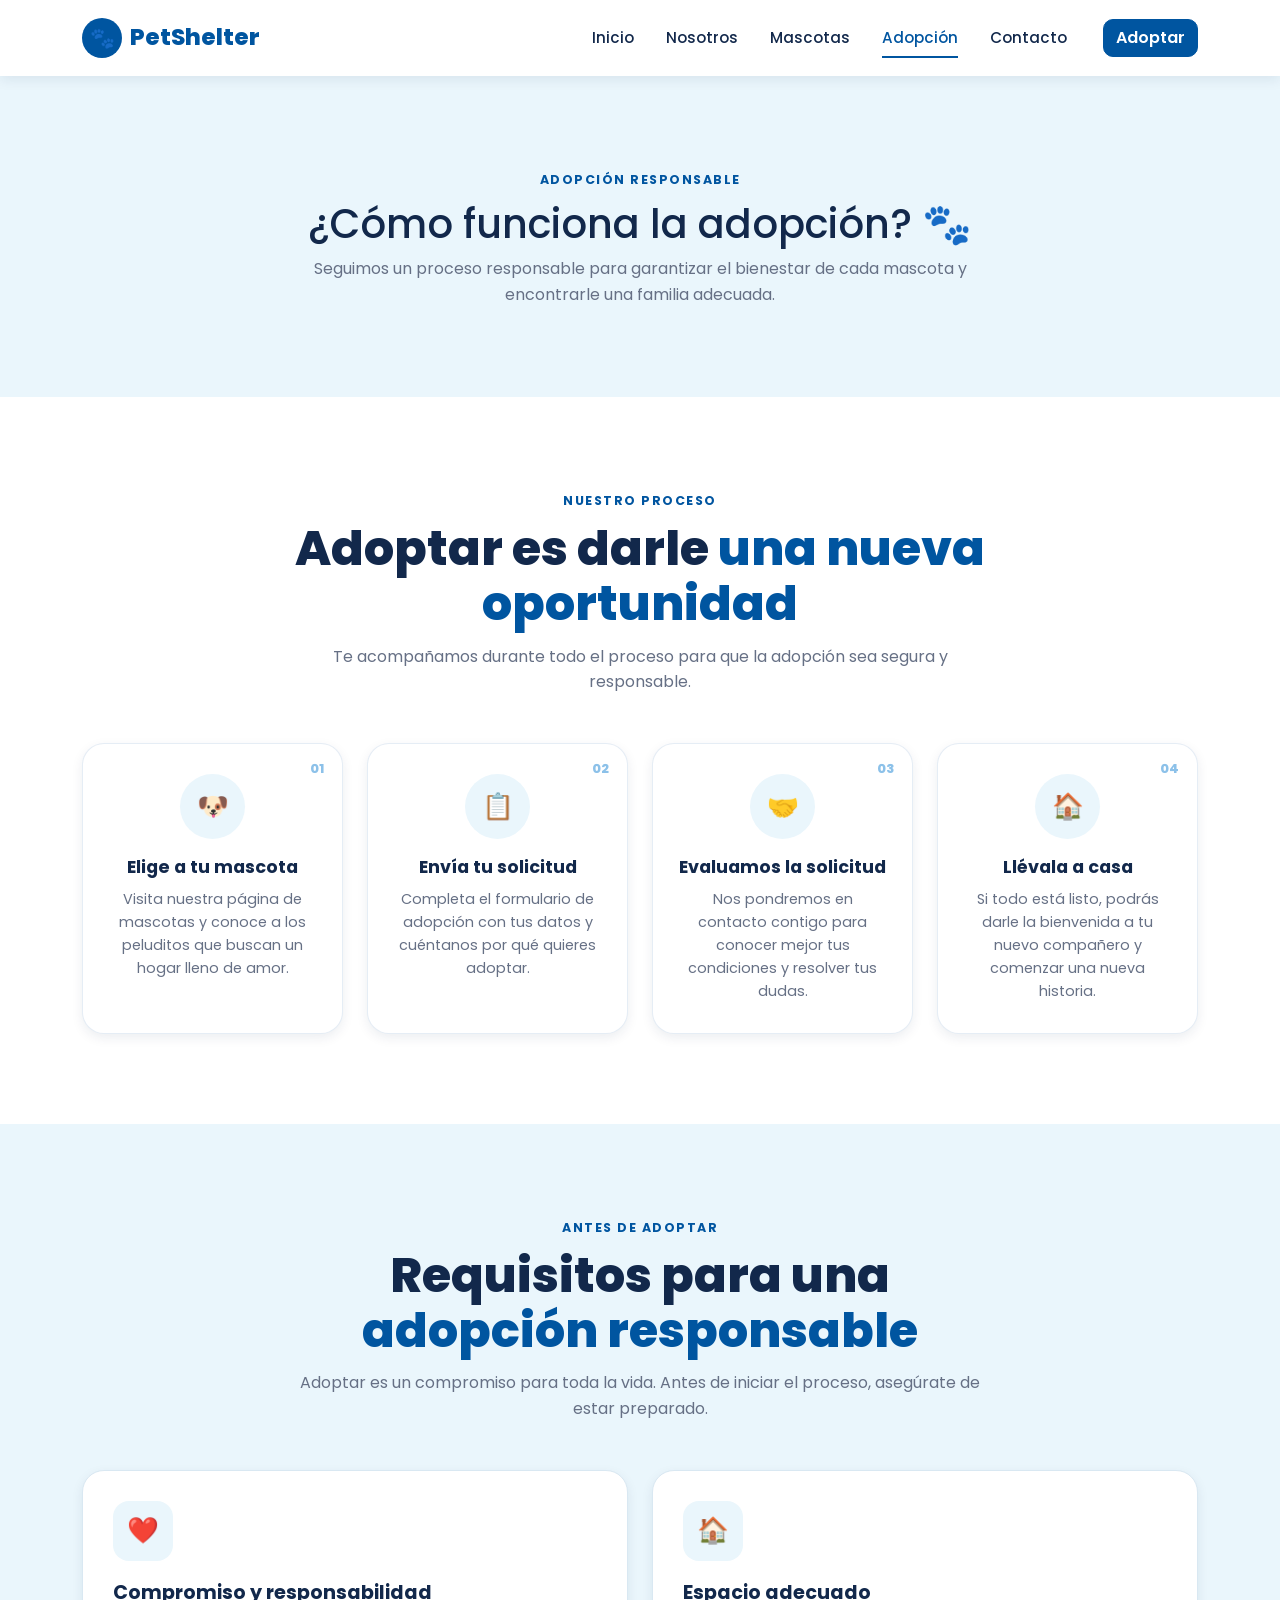
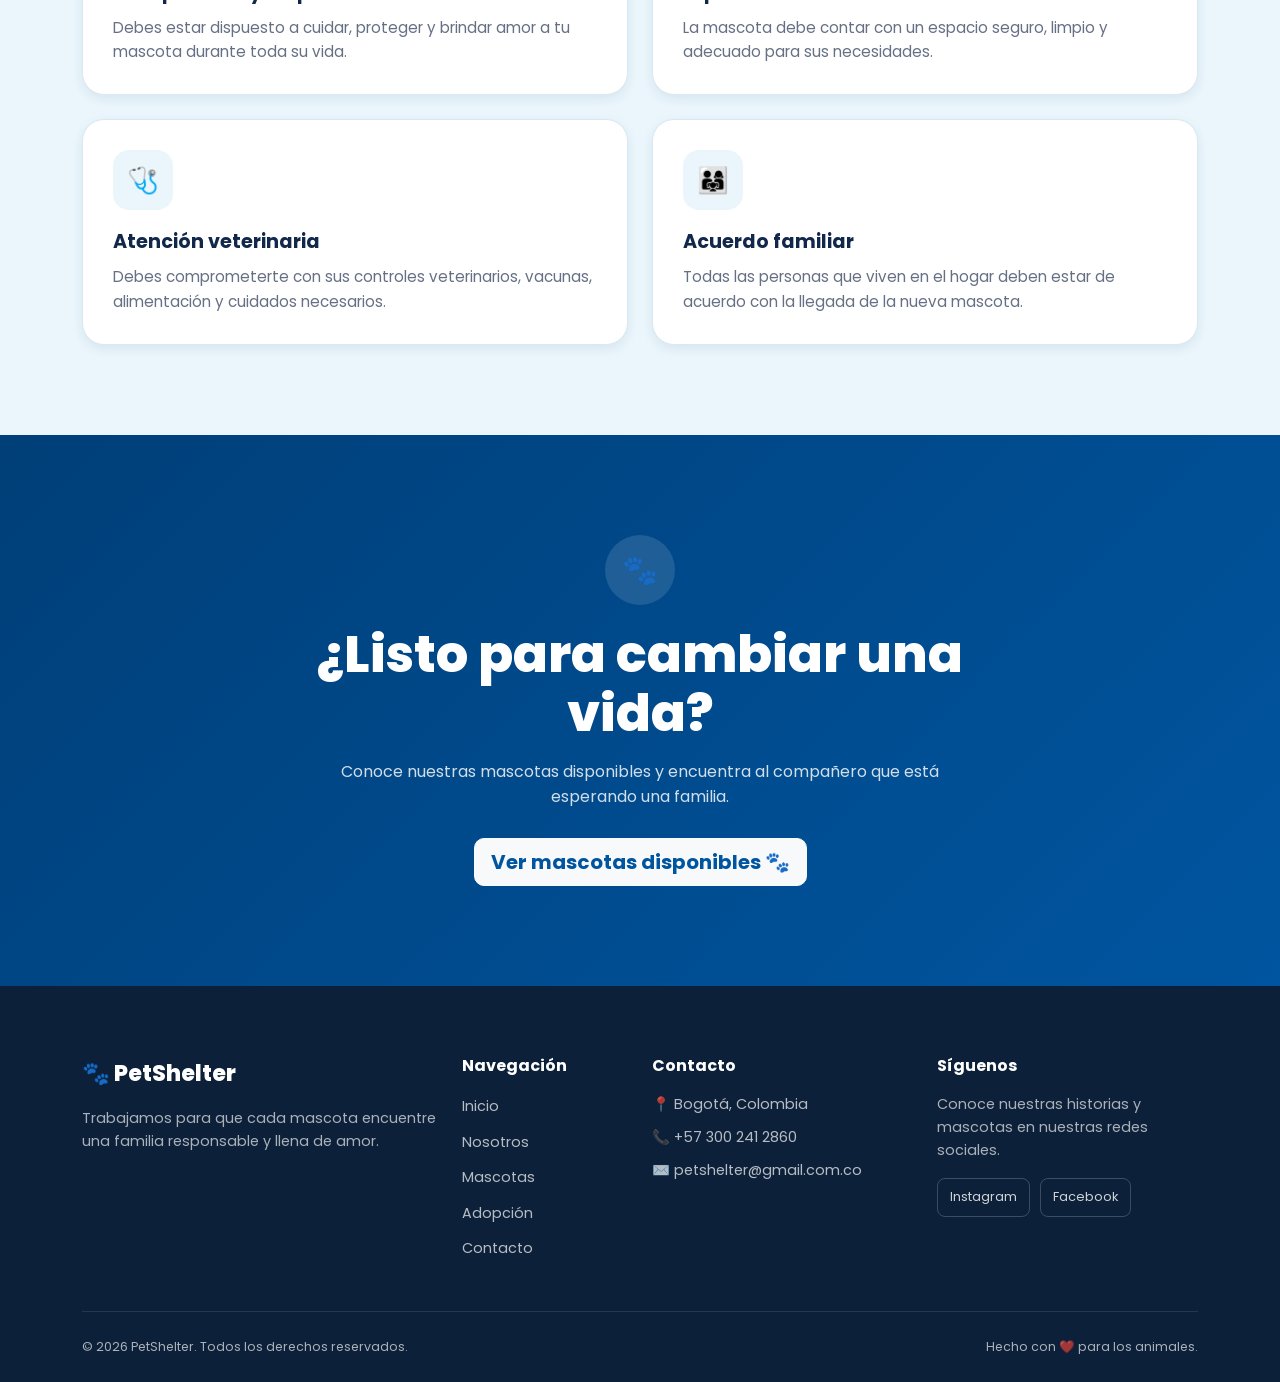
==== commit 75ffcd43: "html" ====
--- a/pages/adopcion.html
+++ b/pages/adopcion.html
@@ -1,38 +1,76 @@
 <!DOCTYPE html>
 <html lang="es">
+
 <head>
     <meta charset="UTF-8">
-    <meta name="viewport" content="width=device-width, initial-scale=1.0">
+
+    <meta
+        name="viewport"
+        content="width=device-width, initial-scale=1.0">
+
     <meta
         name="description"
-        content="PetShelter es un refugio de mascotas dedicado a encontrar hogares responsables y llenos de amor.">
-    <title>PetShelter | Refugio y adopción de mascotas</title>
+        content="Conoce el proceso de adopción responsable de PetShelter y descubre cómo darle un hogar lleno de amor a una mascota.">
+
+    <title>Adopción | PetShelter</title>
 
     <!-- Google Fonts -->
     <link rel="preconnect" href="https://fonts.googleapis.com">
-    <link rel="preconnect" href="https://fonts.gstatic.com" crossorigin>
+
     <link
-        href="https://fonts.googleapis.com/css2?family=Poppins:wght@400;500;600;700;800&display=swap" rel="stylesheet">
+        rel="preconnect"
+        href="https://fonts.gstatic.com"
+        crossorigin>
+
+    <link
+        href="https://fonts.googleapis.com/css2?family=Poppins:wght@400;500;600;700;800&display=swap"
+        rel="stylesheet">
 
     <!-- Bootstrap -->
     <link
-        href="https://cdn.jsdelivr.net/npm/bootstrap@5.3.8/dist/css/bootstrap.min.css" rel="stylesheet">
-    <link rel="stylesheet" href="../css/styles.css">
+        href="https://cdn.jsdelivr.net/npm/bootstrap@5.3.8/dist/css/bootstrap.min.css"
+        rel="stylesheet">
+
+    <!-- CSS principal -->
+    <link
+        rel="stylesheet"
+        href="../css/styles.css">
 </head>
+
 <body>
 
-    <!-- =====NAVBAR===== -->
+    <!-- =====================================================
+         NAVBAR
+         ===================================================== -->
+
     <header class="site-header">
+
         <nav class="navbar navbar-expand-lg">
+
             <div class="container">
 
                 <!-- Logo -->
-                <a class="navbar-brand" href="../index.html">
-                    <span class="brand-icon">🐾</span>
-                    <span>PetShelter</span>
+
+                <a
+                    class="navbar-brand"
+                    href="../index.html"
+                    aria-label="PetShelter - Ir al inicio">
+
+                    <span
+                        class="brand-icon"
+                        aria-hidden="true">
+                        🐾
+                    </span>
+
+                    <span>
+                        PetShelter
+                    </span>
+
                 </a>
 
+
                 <!-- Botón menú móvil -->
+
                 <button
                     class="navbar-toggler"
                     type="button"
@@ -41,165 +79,569 @@
                     aria-controls="menuPrincipal"
                     aria-expanded="false"
                     aria-label="Abrir menú de navegación">
+
                     <span class="navbar-toggler-icon"></span>
+
                 </button>
 
+
                 <!-- Menú -->
-                <div class="collapse navbar-collapse" id="menuPrincipal">
+
+                <div
+                    class="collapse navbar-collapse"
+                    id="menuPrincipal">
+
                     <ul class="navbar-nav ms-auto">
+
                         <li class="nav-item">
-                            <a class="nav-link active" href="../index.html">
+                            <a
+                                class="nav-link"
+                                href="../index.html">
                                 Inicio
                             </a>
                         </li>
+
                         <li class="nav-item">
-                            <a class="nav-link" href="pages/nosotros.html">
+                            <a
+                                class="nav-link"
+                                href="nosotros.html">
                                 Nosotros
                             </a>
                         </li>
+
                         <li class="nav-item">
-                            <a class="nav-link" href="pages/mascotas.html">
+                            <a
+                                class="nav-link"
+                                href="mascotas.html">
                                 Mascotas
                             </a>
                         </li>
+
                         <li class="nav-item">
-                            <a class="nav-link" href="pages/adopcion.html">
+                            <a
+                                class="nav-link active"
+                                href="adopcion.html"
+                                aria-current="page">
                                 Adopción
                             </a>
                         </li>
+
                         <li class="nav-item">
-                            <a class="nav-link" href="pages/contacto.html">
+                            <a
+                                class="nav-link"
+                                href="contacto.html">
                                 Contacto
                             </a>
                         </li>
+
                     </ul>
 
-                    <a href="pages/contacto.html" class="btn btn-primary ms-lg-4">Adoptar</a>
-
-                </div>
+                    <a
+                        href="mascotas.html"
+                        class="btn btn-primary ms-lg-4">
+                        Adoptar
+                    </a>
+
+                </div>
+
             </div>
+
         </nav>
+
     </header>
 
-    <section class="seccion">
-        <div class="contenedor">
-            <h2 class="titulo-seccion">¿Cómo funciona la adopción? 🐾</h2>
-            <p class="subtitulo-seccion">Seguimos un proceso responsable para garantizar el bienestar de cada mascota</p>
-
-            <!-- PASOS DEL PROCESO -->
-            <div style="max-width: 800px; margin: 0 auto;">
-                <div style="background: #fff; padding: 1.5rem; margin-bottom: 1rem; border-radius: 10px; box-shadow: 0 3px 10px rgba(0,0,0,0.08);">
-                    <h3 style="color: #2d5016; margin-bottom: 0.5rem;">1️⃣ Elige a tu mascota</h3>
-                    <p>Visita nuestra página de <a href="mascotas.html" style="color: #4CAF50; font-weight: 600;">Mascotas</a> y conoce a los peluditos que buscan hogar. Si tienes dudas sobre alguno, ¡contáctanos!</p>
-                </div>
-
-                <div style="background: #fff; padding: 1.5rem; margin-bottom: 1rem; border-radius: 10px; box-shadow: 0 3px 10px rgba(0,0,0,0.08);">
-                    <h3 style="color: #2d5016; margin-bottom: 0.5rem;">2️⃣ Envía tu solicitud</h3>
-                    <p>Haz clic en "¡Quiero adoptar!" sobre la mascota que elegiste y completa el formulario con tus datos. También puedes escribirnos desde la página de <a href="contacto.html" style="color: #4CAF50; font-weight: 600;">Contacto</a>.</p>
-                </div>
-
-                <div style="background: #fff; padding: 1.5rem; margin-bottom: 1rem; border-radius: 10px; box-shadow: 0 3px 10px rgba(0,0,0,0.08);">
-                    <h3 style="color: #2d5016; margin-bottom: 0.5rem;">3️⃣ Entrevista y visita</h3>
-                    <p>Nos pondremos en contacto contigo para conversar y coordinar una visita al refugio. Queremos asegurarnos de que sea una buena convivencia para todos.</p>
-                </div>
-
-                <div style="background: #fff; padding: 1.5rem; border-radius: 10px; box-shadow: 0 3px 10px rgba(0,0,0,0.08);">
-                    <h3 style="color: #2d5016; margin-bottom: 0.5rem;">4️⃣ ¡Llévalo a casa! 🏠</h3>
-                    <p>Firmas el compromiso de adopción responsable y tu nuevo amigo se va contigo. Todos entregan vacunados, desparasitados y esterilizados ✅</p>
-                </div>
+
+    <!-- =====================================================
+         CONTENIDO PRINCIPAL
+         ===================================================== -->
+
+    <main>
+
+        <!-- =================================================
+             ENCABEZADO
+             ================================================= -->
+
+        <section class="section section-blue">
+
+            <div class="container">
+
+                <div
+                    class="section-heading text-center">
+
+                    <span class="section-label">
+                        ADOPCIÓN RESPONSABLE
+                    </span>
+
+                    <h1>
+                        ¿Cómo funciona la adopción? 🐾
+                    </h1>
+
+                    <p>
+                        Seguimos un proceso responsable para garantizar
+                        el bienestar de cada mascota y encontrarle
+                        una familia adecuada.
+                    </p>
+
+                </div>
+
             </div>
 
-            <!-- REQUISITOS -->
-            <div style="margin-top: 3rem; padding: 2rem; background: #f0f9e8; border-radius: 12px;">
-                <h3 style="text-align: center; color: #2d5016; margin-bottom: 1.5rem;">📋 Requisitos para adoptar</h3>
-                <ul style="max-width: 600px; margin: 0 auto; font-size: 1.05rem; line-height: 1.8;">
-                    <li>✅ Ser mayor de edad (presentar documento de identidad)</li>
-                    <li>✅ Comprometerse a cuidarlo por toda su vida</li>
-                    <li>✅ Brindarle alimentación adecuada, techo y atención veterinaria</li>
-                    <li>✅ No tener intención de usarlo para vigilancia o trabajos</li>
-                    <li>✅ Aceptar seguimiento del refugio si lo consideramos necesario</li>
-                </ul>
+        </section>
+
+
+        <!-- =================================================
+             PASOS DEL PROCESO
+             ================================================= -->
+
+        <section class="section section-light">
+
+            <div class="container">
+
+                <div
+                    class="section-heading text-center">
+
+                    <span class="section-label">
+                        NUESTRO PROCESO
+                    </span>
+
+                    <h2>
+                        Adoptar es darle
+                        <span>una nueva oportunidad</span>
+                    </h2>
+
+                    <p>
+                        Te acompañamos durante todo el proceso
+                        para que la adopción sea segura y responsable.
+                    </p>
+
+                </div>
+
+
+                <div class="row g-4 mt-4">
+
+                    <!-- Paso 1 -->
+
+                    <div class="col-md-6 col-lg-3">
+
+                        <article class="step-card">
+
+                            <span class="step-number">
+                                01
+                            </span>
+
+                            <div
+                                class="step-icon"
+                                aria-hidden="true">
+                                🐶
+                            </div>
+
+                            <h3>
+                                Elige a tu mascota
+                            </h3>
+
+                            <p>
+                                Visita nuestra página de mascotas
+                                y conoce a los peluditos que buscan
+                                un hogar lleno de amor.
+                            </p>
+
+                        </article>
+
+                    </div>
+
+
+                    <!-- Paso 2 -->
+
+                    <div class="col-md-6 col-lg-3">
+
+                        <article class="step-card">
+
+                            <span class="step-number">
+                                02
+                            </span>
+
+                            <div
+                                class="step-icon"
+                                aria-hidden="true">
+                                📋
+                            </div>
+
+                            <h3>
+                                Envía tu solicitud
+                            </h3>
+
+                            <p>
+                                Completa el formulario de adopción
+                                con tus datos y cuéntanos por qué
+                                quieres adoptar.
+                            </p>
+
+                        </article>
+
+                    </div>
+
+
+                    <!-- Paso 3 -->
+
+                    <div class="col-md-6 col-lg-3">
+
+                        <article class="step-card">
+
+                            <span class="step-number">
+                                03
+                            </span>
+
+                            <div
+                                class="step-icon"
+                                aria-hidden="true">
+                                🤝
+                            </div>
+
+                            <h3>
+                                Evaluamos la solicitud
+                            </h3>
+
+                            <p>
+                                Nos pondremos en contacto contigo
+                                para conocer mejor tus condiciones
+                                y resolver tus dudas.
+                            </p>
+
+                        </article>
+
+                    </div>
+
+
+                    <!-- Paso 4 -->
+
+                    <div class="col-md-6 col-lg-3">
+
+                        <article class="step-card">
+
+                            <span class="step-number">
+                                04
+                            </span>
+
+                            <div
+                                class="step-icon"
+                                aria-hidden="true">
+                                🏠
+                            </div>
+
+                            <h3>
+                                Llévala a casa
+                            </h3>
+
+                            <p>
+                                Si todo está listo, podrás darle
+                                la bienvenida a tu nuevo compañero
+                                y comenzar una nueva historia.
+                            </p>
+
+                        </article>
+
+                    </div>
+
+                </div>
+
             </div>
 
-            <div style="text-align: center; margin-top: 2.5rem;">
-                <p style="font-size: 1.1rem; font-weight: 500;">¿Listo para cambiar una vida? 💚</p>
-                <a href="mascotas.html" class="boton boton-primario" style="margin-top: 0.5rem;">Ver mascotas disponibles 🐾</a>
+        </section>
+
+
+        <!-- =================================================
+             REQUISITOS
+             ================================================= -->
+
+        <section class="section section-blue">
+
+            <div class="container">
+
+                <div class="section-heading text-center">
+
+                    <span class="section-label">
+                        ANTES DE ADOPTAR
+                    </span>
+
+                    <h2>
+                        Requisitos para una
+                        <span>adopción responsable</span>
+                    </h2>
+
+                    <p>
+                        Adoptar es un compromiso para toda la vida.
+                        Antes de iniciar el proceso, asegúrate de
+                        estar preparado.
+                    </p>
+
+                </div>
+
+
+                <div class="row g-4 mt-4">
+
+                    <!-- Requisito 1 -->
+
+                    <div class="col-md-6">
+
+                        <article class="info-card">
+
+                            <div
+                                class="info-card-icon"
+                                aria-hidden="true">
+                                ❤️
+                            </div>
+
+                            <h3>
+                                Compromiso y responsabilidad
+                            </h3>
+
+                            <p>
+                                Debes estar dispuesto a cuidar,
+                                proteger y brindar amor a tu mascota
+                                durante toda su vida.
+                            </p>
+
+                        </article>
+
+                    </div>
+
+
+                    <!-- Requisito 2 -->
+
+                    <div class="col-md-6">
+
+                        <article class="info-card">
+
+                            <div
+                                class="info-card-icon"
+                                aria-hidden="true">
+                                🏠
+                            </div>
+
+                            <h3>
+                                Espacio adecuado
+                            </h3>
+
+                            <p>
+                                La mascota debe contar con un espacio
+                                seguro, limpio y adecuado para sus
+                                necesidades.
+                            </p>
+
+                        </article>
+
+                    </div>
+
+
+                    <!-- Requisito 3 -->
+
+                    <div class="col-md-6">
+
+                        <article class="info-card">
+
+                            <div
+                                class="info-card-icon"
+                                aria-hidden="true">
+                                🩺
+                            </div>
+
+                            <h3>
+                                Atención veterinaria
+                            </h3>
+
+                            <p>
+                                Debes comprometerte con sus controles
+                                veterinarios, vacunas, alimentación
+                                y cuidados necesarios.
+                            </p>
+
+                        </article>
+
+                    </div>
+
+
+                    <!-- Requisito 4 -->
+
+                    <div class="col-md-6">
+
+                        <article class="info-card">
+
+                            <div
+                                class="info-card-icon"
+                                aria-hidden="true">
+                                👨‍👩‍👧
+                            </div>
+
+                            <h3>
+                                Acuerdo familiar
+                            </h3>
+
+                            <p>
+                                Todas las personas que viven en el hogar
+                                deben estar de acuerdo con la llegada
+                                de la nueva mascota.
+                            </p>
+
+                        </article>
+
+                    </div>
+
+                </div>
+
             </div>
-        </div>
-    </section>
-
-    <!-- ===== FOOTER ===== -->
+
+        </section>
+
+
+        <!-- =================================================
+             CTA
+             ================================================= -->
+
+        <section class="cta-section">
+
+            <div class="container">
+
+                <div class="cta-content text-center">
+
+                    <div
+                        class="cta-icon"
+                        aria-hidden="true">
+                        🐾
+                    </div>
+
+                    <h2>
+                        ¿Listo para cambiar una vida?
+                    </h2>
+
+                    <p>
+                        Conoce nuestras mascotas disponibles y
+                        encuentra al compañero que está esperando
+                        una familia.
+                    </p>
+
+                    <a
+                        href="mascotas.html"
+                        class="btn btn-light btn-lg">
+
+                        Ver mascotas disponibles 🐾
+
+                    </a>
+
+                </div>
+
+            </div>
+
+        </section>
+
+    </main>
+
+
+    <!-- =====================================================
+         FOOTER
+         ===================================================== -->
+
     <footer class="site-footer">
+
         <div class="container">
+
             <div class="row g-4">
+
                 <!-- Información -->
+
                 <div class="col-lg-4">
-                    <a href="index.html" class="footer-brand">
+
+                    <a
+                        href="../index.html"
+                        class="footer-brand">
+
                         🐾 PetShelter
+
                     </a>
 
                     <p>
                         Trabajamos para que cada mascota encuentre
                         una familia responsable y llena de amor.
                     </p>
-                </div>
+
+                </div>
+
 
                 <!-- Navegación -->
+
                 <div class="col-md-4 col-lg-2">
+
                     <h3>
                         Navegación
                     </h3>
 
                     <ul class="footer-links">
+
                         <li>
-                            <a href="index.html">
+                            <a href="../index.html">
                                 Inicio
                             </a>
                         </li>
+
                         <li>
-                            <a href="pages/nosotros.html">
+                            <a href="nosotros.html">
                                 Nosotros
                             </a>
                         </li>
+
                         <li>
-                            <a href="pages/mascotas.html">
+                            <a href="mascotas.html">
                                 Mascotas
                             </a>
                         </li>
+
                         <li>
-                            <a href="pages/adopcion.html">
+                            <a href="adopcion.html">
                                 Adopción
                             </a>
                         </li>
+
                         <li>
-                            <a href="pages/contacto.html">
+                            <a href="contacto.html">
                                 Contacto
                             </a>
                         </li>
+
                     </ul>
-                </div>
+
+                </div>
+
 
                 <!-- Contacto -->
+
                 <div class="col-md-4 col-lg-3">
+
                     <h3>
                         Contacto
                     </h3>
 
                     <ul class="footer-contact">
+
                         <li>
                             📍 Bogotá, Colombia
                         </li>
+
                         <li>
                             📞 +57 300 241 2860
                         </li>
+
                         <li>
                             ✉️ petshelter@gmail.com.co
                         </li>
+
                     </ul>
-                </div>
+
+                </div>
+
 
                 <!-- Redes -->
+
                 <div class="col-md-4 col-lg-3">
+
                     <h3>
                         Síguenos
                     </h3>
@@ -210,18 +652,28 @@
                     </p>
 
                     <div class="social-links">
-                        <a href="#" aria-label="Instagram de PetShelter">
+
+                        <a
+                            href="#"
+                            aria-label="Instagram de PetShelter">
                             Instagram
                         </a>
 
-                        <a href="#" aria-label="Facebook de PetShelter">
+                        <a
+                            href="#"
+                            aria-label="Facebook de PetShelter">
                             Facebook
                         </a>
-                    </div>
-                </div>
+
+                    </div>
+
+                </div>
+
             </div>
 
+
             <div class="footer-bottom">
+
                 <p>
                     © 2026 PetShelter. Todos los derechos reservados.
                 </p>
@@ -229,11 +681,27 @@
                 <p>
                     Hecho con ❤️ para los animales.
                 </p>
+
             </div>
+
         </div>
+
     </footer>
 
-    <script src="https://cdn.jsdelivr.net/npm/bootstrap@5.3.8/dist/js/bootstrap.bundle.min.js" integrity="sha384-FKyoEForCGlyvwx9Hj09JcYn3nv7wiPVlz7YYwJrWVcXK/BmnVDxM+D2scQbITxI" crossorigin="anonymous"></script>
+
+    <!-- =====================================================
+         BOOTSTRAP JS
+         ===================================================== -->
+
+    <script
+        src="https://cdn.jsdelivr.net/npm/bootstrap@5.3.8/dist/js/bootstrap.bundle.min.js"
+        integrity="sha384-FKyoEForCGlyvwx9Hj09JcYn3nv7wiPVlz7YYwJrWVcXKX/BmnVDxM+D2scQbITxI"
+        crossorigin="anonymous">
+    </script>
+
+    <!-- JavaScript general -->
     <script src="../js/app.js"></script>
+
 </body>
+
 </html>
--- a/css/styles.css
+++ b/css/styles.css
@@ -629,6 +629,96 @@
 
 
 /* =========================================================
+   9.5. GRID Y MODAL DE MASCOTAS
+   ========================================================= */
+
+.mascotas-grid {
+    margin-top: 2rem;
+}
+
+.mascotas-grid .card {
+    height: 100%;
+    overflow: hidden;
+    border: 1px solid var(--border);
+    border-radius: var(--radius-lg);
+    box-shadow: var(--shadow-sm);
+    transition: var(--transition);
+}
+
+.mascotas-grid .card:hover {
+    transform: translateY(-8px);
+    box-shadow: var(--shadow-lg);
+}
+
+.mascotas-grid .card img {
+    height: 260px;
+    object-fit: cover;
+}
+
+.modal {
+    position: fixed;
+    inset: 0;
+    z-index: 2000;
+    display: none;
+    align-items: center;
+    justify-content: center;
+    padding: 1.5rem;
+    background: rgba(18, 40, 75, 0.55);
+}
+
+.modal-contenido {
+    position: relative;
+    width: min(100%, 560px);
+    padding: 2rem;
+    border-radius: var(--radius-lg);
+    background: var(--surface);
+    box-shadow: var(--shadow-lg);
+}
+
+.modal-contenido h3 {
+    margin-bottom: 1.5rem;
+    color: var(--text);
+    font-size: clamp(1.5rem, 2vw, 2rem);
+}
+
+.cerrar {
+    position: absolute;
+    top: 1rem;
+    right: 1rem;
+    cursor: pointer;
+    color: var(--text-light);
+    font-size: 1.8rem;
+    line-height: 1;
+}
+
+.grupo-formulario {
+    margin-bottom: 1rem;
+}
+
+.grupo-formulario label {
+    display: block;
+    margin-bottom: 0.45rem;
+    color: var(--text);
+    font-weight: 600;
+}
+
+.grupo-formulario input,
+.grupo-formulario textarea {
+    width: 100%;
+    padding: 0.8rem 1rem;
+    border: 1px solid var(--border);
+    border-radius: 10px;
+    background-color: var(--surface);
+    color: var(--text);
+}
+
+.grupo-formulario input:focus,
+.grupo-formulario textarea:focus {
+    outline: 2px solid rgba(0, 85, 160, 0.2);
+    border-color: var(--primary);
+}
+
+/* =========================================================
    10. TARJETAS DE MASCOTAS
    ========================================================= */
 
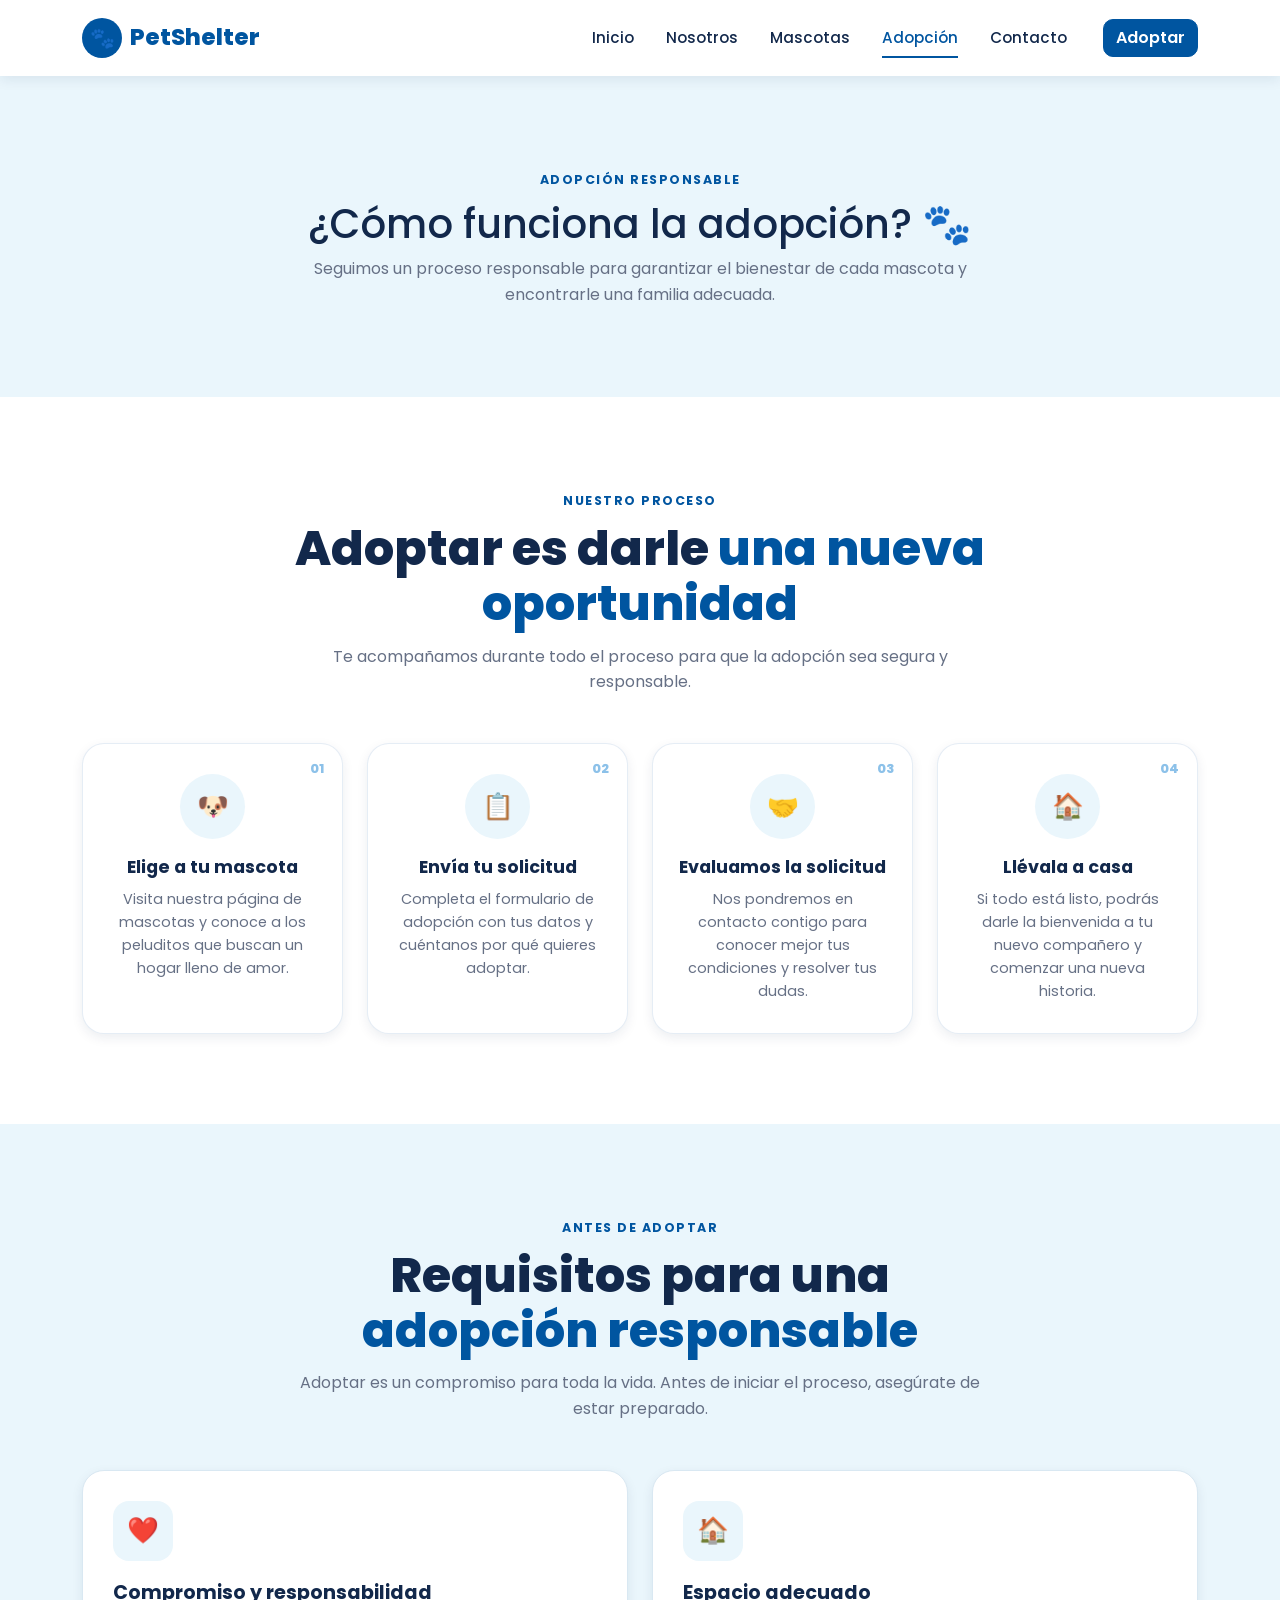
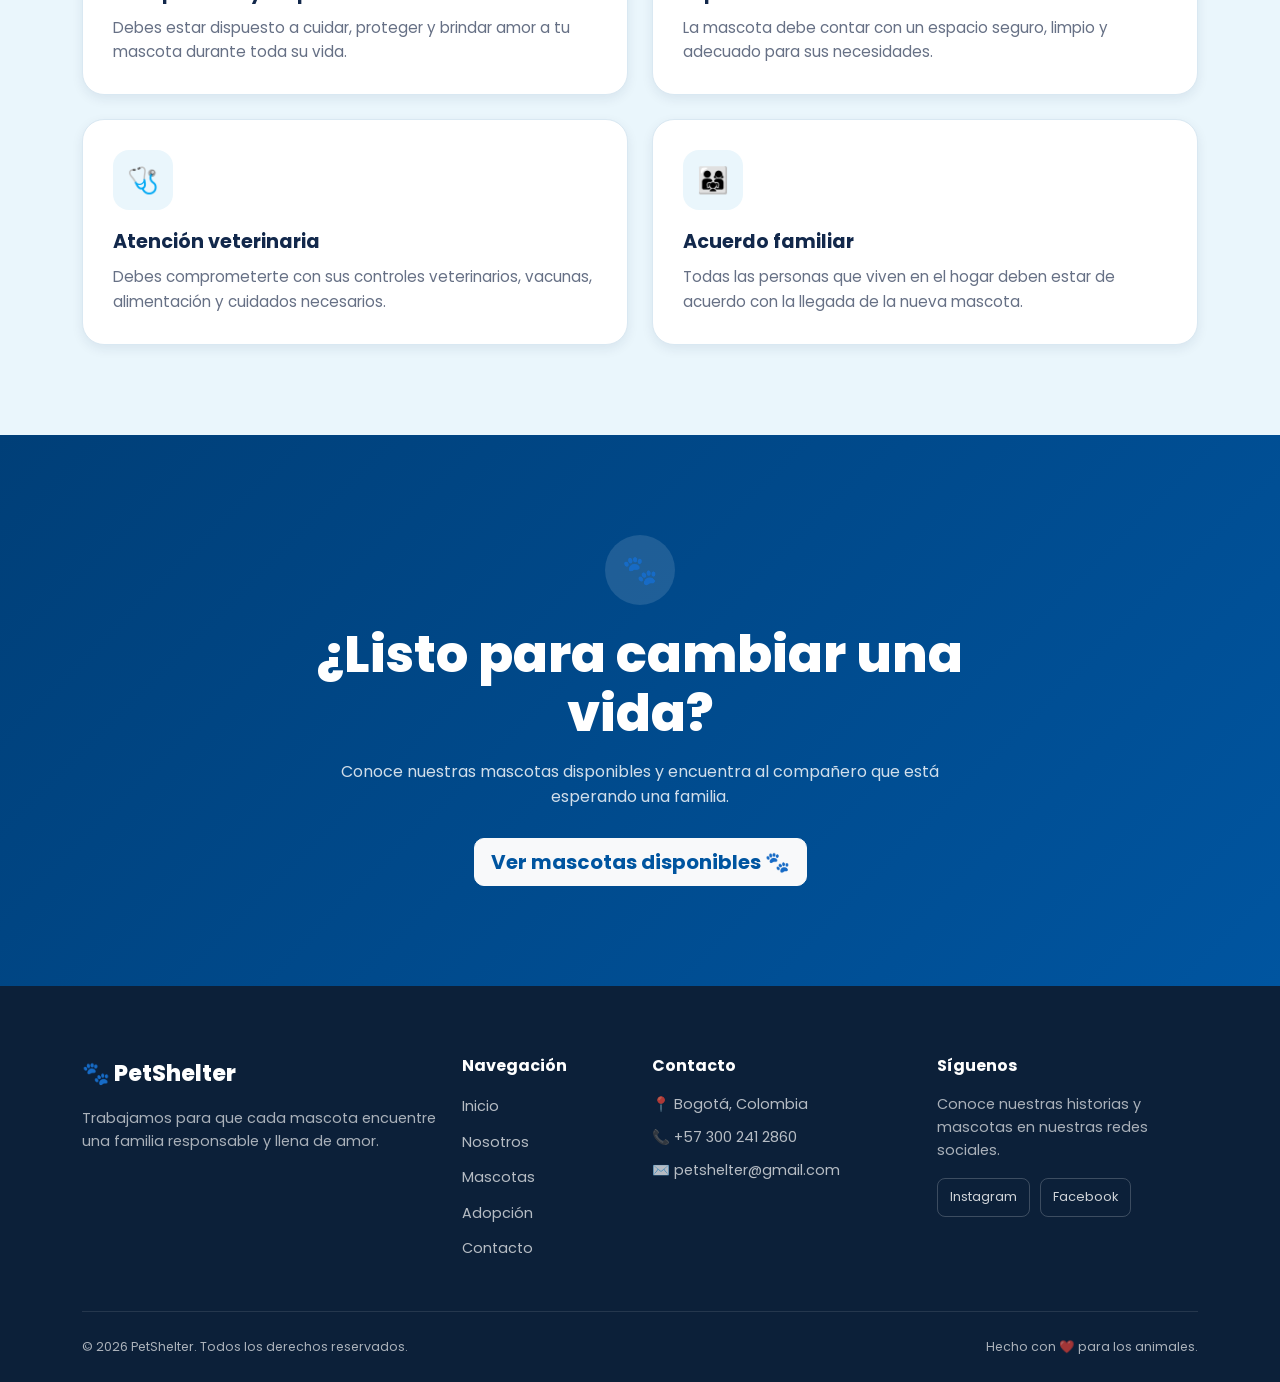
==== commit 5ff82e59: "adopcion" ====
--- a/pages/adopcion.html
+++ b/pages/adopcion.html
@@ -1,76 +1,36 @@
 <!DOCTYPE html>
 <html lang="es">
-
 <head>
     <meta charset="UTF-8">
-
-    <meta
-        name="viewport"
-        content="width=device-width, initial-scale=1.0">
-
-    <meta
-        name="description"
-        content="Conoce el proceso de adopción responsable de PetShelter y descubre cómo darle un hogar lleno de amor a una mascota.">
-
+    <meta name="viewport" content="width=device-width, initial-scale=1.0">
+    <meta name="description" content="Conoce el proceso de adopción responsable de PetShelter y descubre cómo darle un hogar lleno de amor a una mascota.">
     <title>Adopción | PetShelter</title>
 
     <!-- Google Fonts -->
     <link rel="preconnect" href="https://fonts.googleapis.com">
-
-    <link
-        rel="preconnect"
-        href="https://fonts.gstatic.com"
-        crossorigin>
-
-    <link
-        href="https://fonts.googleapis.com/css2?family=Poppins:wght@400;500;600;700;800&display=swap"
-        rel="stylesheet">
+    <link rel="preconnect" href="https://fonts.gstatic.com" crossorigin>
+    <link href="https://fonts.googleapis.com/css2?family=Poppins:wght@400;500;600;700;800&display=swap" rel="stylesheet">
 
     <!-- Bootstrap -->
-    <link
-        href="https://cdn.jsdelivr.net/npm/bootstrap@5.3.8/dist/css/bootstrap.min.css"
-        rel="stylesheet">
+    <link href="https://cdn.jsdelivr.net/npm/bootstrap@5.3.8/dist/css/bootstrap.min.css" rel="stylesheet">
 
     <!-- CSS principal -->
-    <link
-        rel="stylesheet"
-        href="../css/styles.css">
+    <link rel="stylesheet" href="../css/styles.css">
 </head>
 
 <body>
-
-    <!-- =====================================================
-         NAVBAR
-         ===================================================== -->
-
+    <!-- ===== NAVBAR ===== -->
     <header class="site-header">
-
         <nav class="navbar navbar-expand-lg">
-
             <div class="container">
 
                 <!-- Logo -->
-
-                <a
-                    class="navbar-brand"
-                    href="../index.html"
-                    aria-label="PetShelter - Ir al inicio">
-
-                    <span
-                        class="brand-icon"
-                        aria-hidden="true">
-                        🐾
-                    </span>
-
-                    <span>
-                        PetShelter
-                    </span>
-
+                <a class="navbar-brand" href="../index.html" aria-label="PetShelter - Ir al inicio">
+                    <span class="brand-icon" aria-hidden="true">🐾</span>
+                    <span>PetShelter</span>
                 </a>
 
-
                 <!-- Botón menú móvil -->
-
                 <button
                     class="navbar-toggler"
                     type="button"
@@ -79,77 +39,39 @@
                     aria-controls="menuPrincipal"
                     aria-expanded="false"
                     aria-label="Abrir menú de navegación">
-
                     <span class="navbar-toggler-icon"></span>
-
                 </button>
 
-
                 <!-- Menú -->
-
-                <div
-                    class="collapse navbar-collapse"
-                    id="menuPrincipal">
-
+                <div class="collapse navbar-collapse" id="menuPrincipal">
                     <ul class="navbar-nav ms-auto">
-
-                        <li class="nav-item">
-                            <a
-                                class="nav-link"
-                                href="../index.html">
-                                Inicio
-                            </a>
-                        </li>
-
-                        <li class="nav-item">
-                            <a
-                                class="nav-link"
-                                href="nosotros.html">
-                                Nosotros
-                            </a>
-                        </li>
-
-                        <li class="nav-item">
-                            <a
-                                class="nav-link"
-                                href="mascotas.html">
-                                Mascotas
-                            </a>
-                        </li>
-
-                        <li class="nav-item">
-                            <a
-                                class="nav-link active"
-                                href="adopcion.html"
-                                aria-current="page">
-                                Adopción
-                            </a>
-                        </li>
-
-                        <li class="nav-item">
-                            <a
-                                class="nav-link"
-                                href="contacto.html">
-                                Contacto
-                            </a>
-                        </li>
-
+                        <li class="nav-item">
+                            <a class="nav-link" href="../index.html">Inicio</a>
+                        </li>
+
+                        <li class="nav-item">
+                            <a class="nav-link" href="nosotros.html">Nosotros</a>
+                        </li>
+
+                        <li class="nav-item">
+                            <a class="nav-link" href="mascotas.html">Mascotas</a>
+                        </li>
+
+                        <li class="nav-item">
+                            <a class="nav-link active" href="adopcion.html" aria-current="page">Adopción</a>
+                        </li>
+
+                        <li class="nav-item">
+                            <a class="nav-link" href="contacto.html">Contacto</a>
+                        </li>
                     </ul>
 
-                    <a
-                        href="mascotas.html"
-                        class="btn btn-primary ms-lg-4">
-                        Adoptar
-                    </a>
-
-                </div>
-
-            </div>
-
+                    <a href="mascotas.html" class="btn btn-primary ms-lg-4">Adoptar</a>
+                </div>
+
+            </div>
         </nav>
-
     </header>
-
 
     <!-- =====================================================
          CONTENIDO PRINCIPAL
@@ -162,47 +84,29 @@
              ================================================= -->
 
         <section class="section section-blue">
-
-            <div class="container">
-
-                <div
-                    class="section-heading text-center">
-
-                    <span class="section-label">
-                        ADOPCIÓN RESPONSABLE
-                    </span>
-
-                    <h1>
-                        ¿Cómo funciona la adopción? 🐾
-                    </h1>
+            <div class="container">
+                <div class="section-heading text-center">
+                    <span class="section-label">ADOPCIÓN RESPONSABLE</span>
+
+                    <h1>¿Cómo funciona la adopción? 🐾</h1>
 
                     <p>
                         Seguimos un proceso responsable para garantizar
                         el bienestar de cada mascota y encontrarle
                         una familia adecuada.
                     </p>
-
-                </div>
-
-            </div>
-
+                </div>
+            </div>
         </section>
-
 
         <!-- =================================================
              PASOS DEL PROCESO
              ================================================= -->
 
         <section class="section section-light">
-
-            <div class="container">
-
-                <div
-                    class="section-heading text-center">
-
-                    <span class="section-label">
-                        NUESTRO PROCESO
-                    </span>
+            <div class="container">
+                <div class="section-heading text-center">
+                    <span class="section-label">NUESTRO PROCESO</span>
 
                     <h2>
                         Adoptar es darle
@@ -213,155 +117,88 @@
                         Te acompañamos durante todo el proceso
                         para que la adopción sea segura y responsable.
                     </p>
-
-                </div>
-
+                </div>
 
                 <div class="row g-4 mt-4">
-
                     <!-- Paso 1 -->
-
                     <div class="col-md-6 col-lg-3">
-
                         <article class="step-card">
-
-                            <span class="step-number">
-                                01
-                            </span>
-
-                            <div
-                                class="step-icon"
-                                aria-hidden="true">
-                                🐶
-                            </div>
-
-                            <h3>
-                                Elige a tu mascota
-                            </h3>
+                            <span class="step-number">01</span>
+
+                            <div class="step-icon" aria-hidden="true">🐶</div>
+
+                            <h3>Elige a tu mascota</h3>
 
                             <p>
                                 Visita nuestra página de mascotas
                                 y conoce a los peluditos que buscan
                                 un hogar lleno de amor.
                             </p>
-
-                        </article>
-
-                    </div>
-
+                        </article>
+                    </div>
 
                     <!-- Paso 2 -->
-
                     <div class="col-md-6 col-lg-3">
-
                         <article class="step-card">
-
-                            <span class="step-number">
-                                02
-                            </span>
-
-                            <div
-                                class="step-icon"
-                                aria-hidden="true">
-                                📋
-                            </div>
-
-                            <h3>
-                                Envía tu solicitud
-                            </h3>
+                            <span class="step-number">02</span>
+
+                            <div class="step-icon" aria-hidden="true">📋</div>
+
+                            <h3>Envía tu solicitud</h3>
 
                             <p>
                                 Completa el formulario de adopción
                                 con tus datos y cuéntanos por qué
                                 quieres adoptar.
                             </p>
-
-                        </article>
-
-                    </div>
-
+                        </article>
+                    </div>
 
                     <!-- Paso 3 -->
-
                     <div class="col-md-6 col-lg-3">
-
                         <article class="step-card">
-
-                            <span class="step-number">
-                                03
-                            </span>
-
-                            <div
-                                class="step-icon"
-                                aria-hidden="true">
-                                🤝
-                            </div>
-
-                            <h3>
-                                Evaluamos la solicitud
-                            </h3>
+                            <span class="step-number">03</span>
+
+                            <div class="step-icon" aria-hidden="true">🤝</div>
+
+                            <h3>Evaluamos la solicitud</h3>
 
                             <p>
                                 Nos pondremos en contacto contigo
                                 para conocer mejor tus condiciones
                                 y resolver tus dudas.
                             </p>
-
-                        </article>
-
-                    </div>
-
+                        </article>
+                    </div>
 
                     <!-- Paso 4 -->
-
                     <div class="col-md-6 col-lg-3">
-
                         <article class="step-card">
-
-                            <span class="step-number">
-                                04
-                            </span>
-
-                            <div
-                                class="step-icon"
-                                aria-hidden="true">
-                                🏠
-                            </div>
-
-                            <h3>
-                                Llévala a casa
-                            </h3>
+                            <span class="step-number">04</span>
+
+                            <div class="step-icon" aria-hidden="true">🏠</div>
+
+                            <h3>Llévala a casa</h3>
 
                             <p>
                                 Si todo está listo, podrás darle
                                 la bienvenida a tu nuevo compañero
                                 y comenzar una nueva historia.
                             </p>
-
-                        </article>
-
-                    </div>
-
-                </div>
-
-            </div>
-
+                        </article>
+                    </div>
+                </div>
+            </div>
         </section>
-
 
         <!-- =================================================
              REQUISITOS
              ================================================= -->
 
         <section class="section section-blue">
-
-            <div class="container">
-
+            <div class="container">
                 <div class="section-heading text-center">
-
-                    <span class="section-label">
-                        ANTES DE ADOPTAR
-                    </span>
+                    <span class="section-label">ANTES DE ADOPTAR</span>
 
                     <h2>
                         Requisitos para una
@@ -373,145 +210,84 @@
                         Antes de iniciar el proceso, asegúrate de
                         estar preparado.
                     </p>
-
-                </div>
-
+                </div>
 
                 <div class="row g-4 mt-4">
 
                     <!-- Requisito 1 -->
-
                     <div class="col-md-6">
-
                         <article class="info-card">
-
-                            <div
-                                class="info-card-icon"
-                                aria-hidden="true">
-                                ❤️
-                            </div>
-
-                            <h3>
-                                Compromiso y responsabilidad
-                            </h3>
+                            <div class="info-card-icon" aria-hidden="true">❤️</div>
+
+                            <h3>Compromiso y responsabilidad</h3>
 
                             <p>
                                 Debes estar dispuesto a cuidar,
                                 proteger y brindar amor a tu mascota
                                 durante toda su vida.
                             </p>
-
-                        </article>
-
-                    </div>
-
+                        </article>
+                    </div>
 
                     <!-- Requisito 2 -->
-
                     <div class="col-md-6">
-
                         <article class="info-card">
-
-                            <div
-                                class="info-card-icon"
-                                aria-hidden="true">
-                                🏠
-                            </div>
-
-                            <h3>
-                                Espacio adecuado
-                            </h3>
+                            <div class="info-card-icon" aria-hidden="true">🏠</div>
+
+                            <h3>Espacio adecuado</h3>
 
                             <p>
                                 La mascota debe contar con un espacio
                                 seguro, limpio y adecuado para sus
                                 necesidades.
                             </p>
-
-                        </article>
-
-                    </div>
-
+                        </article>
+                    </div>
 
                     <!-- Requisito 3 -->
-
                     <div class="col-md-6">
-
                         <article class="info-card">
-
-                            <div
-                                class="info-card-icon"
-                                aria-hidden="true">
-                                🩺
-                            </div>
-
-                            <h3>
-                                Atención veterinaria
-                            </h3>
+                            <div class="info-card-icon" aria-hidden="true">🩺</div>
+
+                            <h3>Atención veterinaria</h3>
 
                             <p>
                                 Debes comprometerte con sus controles
                                 veterinarios, vacunas, alimentación
                                 y cuidados necesarios.
                             </p>
-
-                        </article>
-
-                    </div>
-
+                        </article>
+                    </div>
 
                     <!-- Requisito 4 -->
-
                     <div class="col-md-6">
-
                         <article class="info-card">
-
-                            <div
-                                class="info-card-icon"
-                                aria-hidden="true">
-                                👨‍👩‍👧
-                            </div>
-
-                            <h3>
-                                Acuerdo familiar
-                            </h3>
+                            <div class="info-card-icon" aria-hidden="true">👨‍👩‍👧</div>
+
+                            <h3>Acuerdo familiar</h3>
 
                             <p>
                                 Todas las personas que viven en el hogar
                                 deben estar de acuerdo con la llegada
                                 de la nueva mascota.
                             </p>
-
-                        </article>
-
-                    </div>
-
-                </div>
-
-            </div>
-
+                        </article>
+                    </div>
+
+                </div>
+            </div>
         </section>
-
 
         <!-- =================================================
              CTA
              ================================================= -->
 
         <section class="cta-section">
-
-            <div class="container">
-
+            <div class="container">
                 <div class="cta-content text-center">
-
-                    <div
-                        class="cta-icon"
-                        aria-hidden="true">
-                        🐾
-                    </div>
-
-                    <h2>
-                        ¿Listo para cambiar una vida?
-                    </h2>
+                    <div class="cta-icon" aria-hidden="true">🐾</div>
+
+                    <h2>¿Listo para cambiar una vida?</h2>
 
                     <p>
                         Conoce nuestras mascotas disponibles y
@@ -519,132 +295,60 @@
                         una familia.
                     </p>
 
-                    <a
-                        href="mascotas.html"
-                        class="btn btn-light btn-lg">
-
+                    <a href="mascotas.html" class="btn btn-light btn-lg">
                         Ver mascotas disponibles 🐾
-
                     </a>
-
-                </div>
-
-            </div>
-
+                </div>
+            </div>
         </section>
 
     </main>
-
 
     <!-- =====================================================
          FOOTER
          ===================================================== -->
 
     <footer class="site-footer">
-
         <div class="container">
-
             <div class="row g-4">
 
                 <!-- Información -->
-
                 <div class="col-lg-4">
-
-                    <a
-                        href="../index.html"
-                        class="footer-brand">
-
-                        🐾 PetShelter
-
-                    </a>
+                    <a href="../index.html" class="footer-brand">🐾 PetShelter</a>
 
                     <p>
                         Trabajamos para que cada mascota encuentre
                         una familia responsable y llena de amor.
                     </p>
-
-                </div>
-
+                </div>
 
                 <!-- Navegación -->
-
                 <div class="col-md-4 col-lg-2">
-
-                    <h3>
-                        Navegación
-                    </h3>
+                    <h3>Navegación</h3>
 
                     <ul class="footer-links">
-
-                        <li>
-                            <a href="../index.html">
-                                Inicio
-                            </a>
-                        </li>
-
-                        <li>
-                            <a href="nosotros.html">
-                                Nosotros
-                            </a>
-                        </li>
-
-                        <li>
-                            <a href="mascotas.html">
-                                Mascotas
-                            </a>
-                        </li>
-
-                        <li>
-                            <a href="adopcion.html">
-                                Adopción
-                            </a>
-                        </li>
-
-                        <li>
-                            <a href="contacto.html">
-                                Contacto
-                            </a>
-                        </li>
-
+                        <li><a href="../index.html">Inicio</a></li>
+                        <li><a href="nosotros.html">Nosotros</a></li>
+                        <li><a href="mascotas.html">Mascotas</a></li>
+                        <li><a href="adopcion.html">Adopción</a></li>
+                        <li><a href="contacto.html">Contacto</a></li>
                     </ul>
-
-                </div>
-
+                </div>
 
                 <!-- Contacto -->
-
                 <div class="col-md-4 col-lg-3">
-
-                    <h3>
-                        Contacto
-                    </h3>
+                    <h3>Contacto</h3>
 
                     <ul class="footer-contact">
-
-                        <li>
-                            📍 Bogotá, Colombia
-                        </li>
-
-                        <li>
-                            📞 +57 300 241 2860
-                        </li>
-
-                        <li>
-                            ✉️ petshelter@gmail.com.co
-                        </li>
-
+                        <li>📍 Bogotá, Colombia</li>
+                        <li><a href="tel:+573002412860">📞 +57 300 241 2860</a></li>
+                        <li><a href="mailto:petshelter@gmail.com">✉️ petshelter@gmail.com</a></li>
                     </ul>
-
-                </div>
-
+                </div>
 
                 <!-- Redes -->
-
                 <div class="col-md-4 col-lg-3">
-
-                    <h3>
-                        Síguenos
-                    </h3>
+                    <h3>Síguenos</h3>
 
                     <p>
                         Conoce nuestras historias y mascotas
@@ -652,42 +356,23 @@
                     </p>
 
                     <div class="social-links">
-
-                        <a
-                            href="#"
-                            aria-label="Instagram de PetShelter">
+                        <a href="https://instagram.com" target="_blank" rel="noopener noreferrer" aria-label="Instagram de PetShelter">
                             Instagram
                         </a>
 
-                        <a
-                            href="#"
-                            aria-label="Facebook de PetShelter">
+                        <a href="https://facebook.com" target="_blank" rel="noopener noreferrer" aria-label="Facebook de PetShelter">
                             Facebook
                         </a>
-
-                    </div>
-
-                </div>
-
-            </div>
-
+                    </div>
+                </div>
+            </div>
 
             <div class="footer-bottom">
-
-                <p>
-                    © 2026 PetShelter. Todos los derechos reservados.
-                </p>
-
-                <p>
-                    Hecho con ❤️ para los animales.
-                </p>
-
-            </div>
-
+                <p>© 2026 PetShelter. Todos los derechos reservados.</p>
+                <p>Hecho con ❤️ para los animales.</p>
+            </div>
         </div>
-
     </footer>
-
 
     <!-- =====================================================
          BOOTSTRAP JS
@@ -701,7 +386,5 @@
 
     <!-- JavaScript general -->
     <script src="../js/app.js"></script>
-
 </body>
-
 </html>
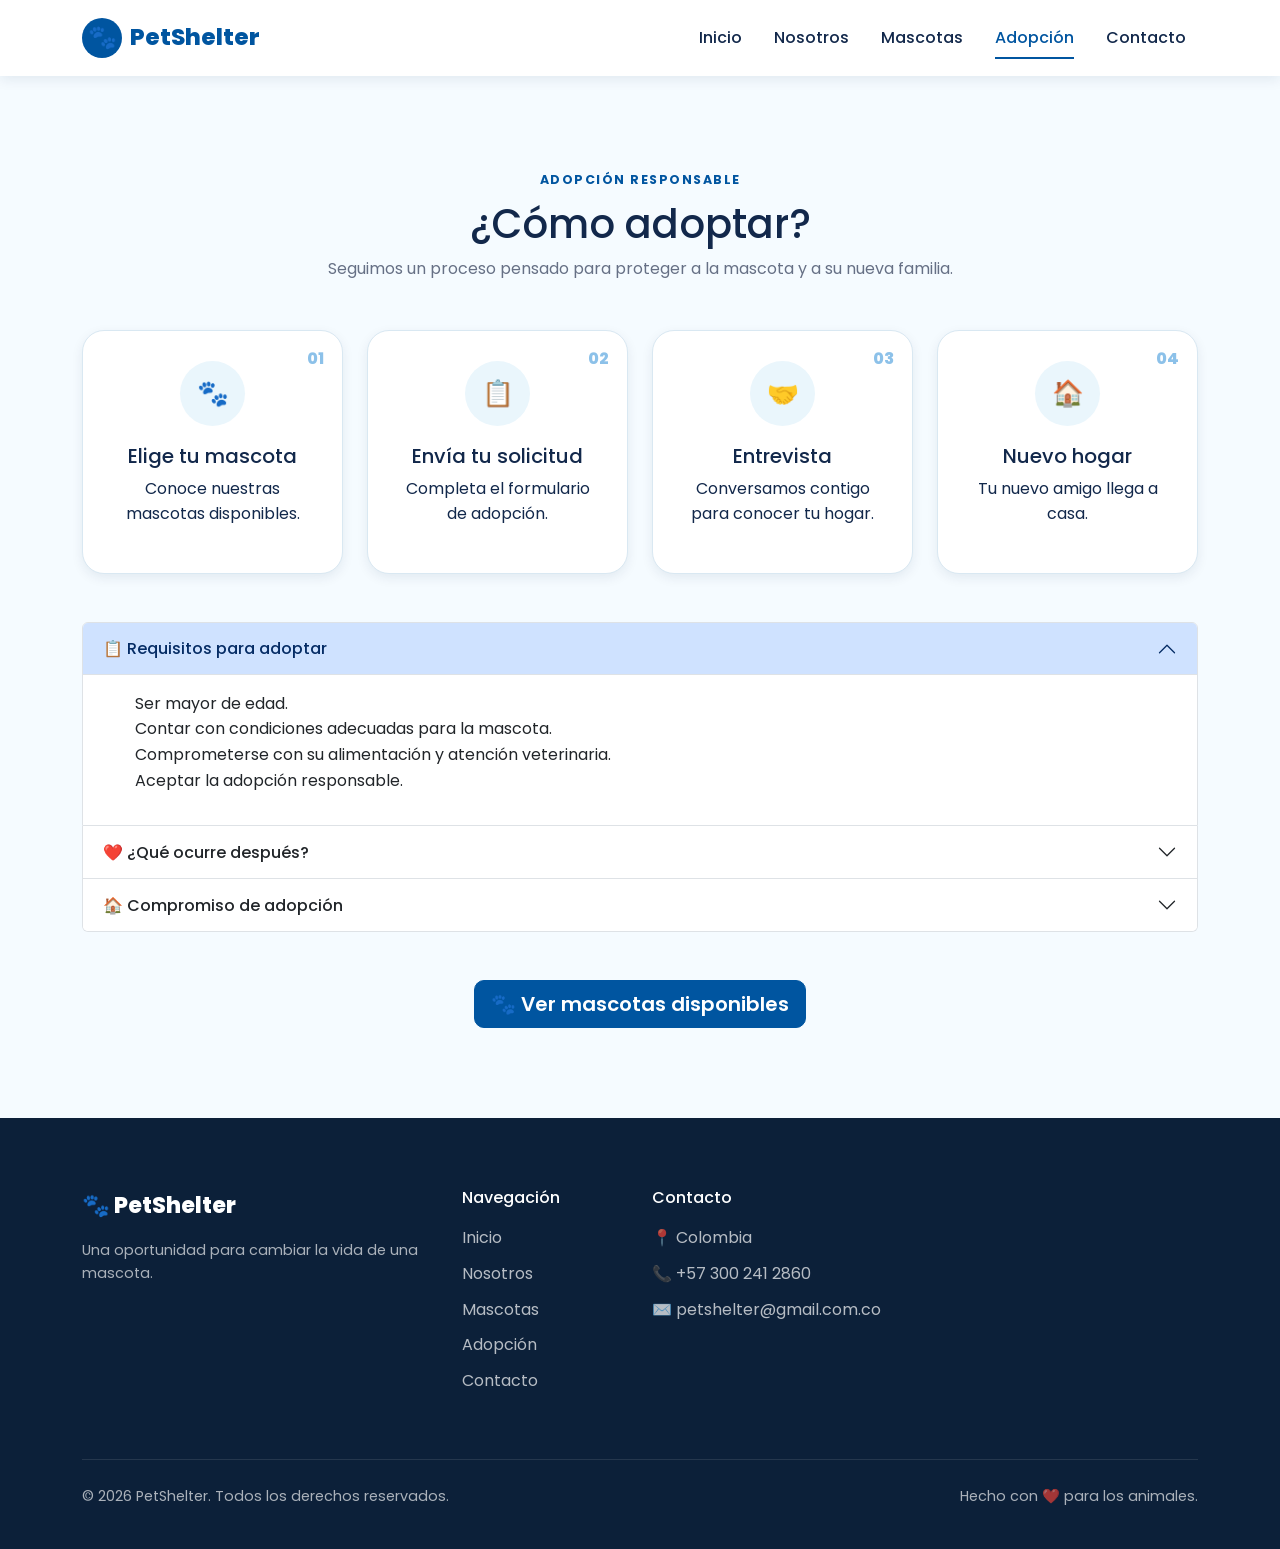
==== commit 4a500966: "modifique las paginas" ====
--- a/pages/adopcion.html
+++ b/pages/adopcion.html
@@ -3,329 +3,168 @@
 <head>
     <meta charset="UTF-8">
     <meta name="viewport" content="width=device-width, initial-scale=1.0">
-    <meta name="description" content="Conoce el proceso de adopción responsable de PetShelter y descubre cómo darle un hogar lleno de amor a una mascota.">
+    <meta name="description" content="Proceso y requisitos para adoptar una mascota en PetShelter.">
     <title>Adopción | PetShelter</title>
-
-    <!-- Google Fonts -->
-    <link rel="preconnect" href="https://fonts.googleapis.com">
-    <link rel="preconnect" href="https://fonts.gstatic.com" crossorigin>
     <link href="https://fonts.googleapis.com/css2?family=Poppins:wght@400;500;600;700;800&display=swap" rel="stylesheet">
-
-    <!-- Bootstrap -->
     <link href="https://cdn.jsdelivr.net/npm/bootstrap@5.3.8/dist/css/bootstrap.min.css" rel="stylesheet">
-
-    <!-- CSS principal -->
     <link rel="stylesheet" href="../css/styles.css">
 </head>
-
 <body>
-    <!-- ===== NAVBAR ===== -->
+    <!-- Encabezado y Navegación -->
     <header class="site-header">
         <nav class="navbar navbar-expand-lg">
             <div class="container">
-
-                <!-- Logo -->
-                <a class="navbar-brand" href="../index.html" aria-label="PetShelter - Ir al inicio">
-                    <span class="brand-icon" aria-hidden="true">🐾</span>
+                <a class="navbar-brand" href="../index.html">
+                    <span class="brand-icon">🐾</span>
                     <span>PetShelter</span>
                 </a>
-
-                <!-- Botón menú móvil -->
-                <button
-                    class="navbar-toggler"
-                    type="button"
-                    data-bs-toggle="collapse"
-                    data-bs-target="#menuPrincipal"
-                    aria-controls="menuPrincipal"
-                    aria-expanded="false"
-                    aria-label="Abrir menú de navegación">
+                <button class="navbar-toggler" type="button" data-bs-toggle="collapse" data-bs-target="#menuPrincipal">
                     <span class="navbar-toggler-icon"></span>
                 </button>
-
-                <!-- Menú -->
                 <div class="collapse navbar-collapse" id="menuPrincipal">
                     <ul class="navbar-nav ms-auto">
                         <li class="nav-item">
                             <a class="nav-link" href="../index.html">Inicio</a>
                         </li>
-
                         <li class="nav-item">
                             <a class="nav-link" href="nosotros.html">Nosotros</a>
                         </li>
-
                         <li class="nav-item">
                             <a class="nav-link" href="mascotas.html">Mascotas</a>
                         </li>
-
-                        <li class="nav-item">
-                            <a class="nav-link active" href="adopcion.html" aria-current="page">Adopción</a>
-                        </li>
-
+                        <li class="nav-item">
+                            <a class="nav-link active" href="adopcion.html">Adopción</a>
+                        </li>
                         <li class="nav-item">
                             <a class="nav-link" href="contacto.html">Contacto</a>
                         </li>
                     </ul>
-
-                    <a href="mascotas.html" class="btn btn-primary ms-lg-4">Adoptar</a>
-                </div>
-
+                </div>
             </div>
         </nav>
     </header>
 
-    <!-- =====================================================
-         CONTENIDO PRINCIPAL
-         ===================================================== -->
-
+    <!-- Contenido Principal -->
     <main>
-
-        <!-- =================================================
-             ENCABEZADO
-             ================================================= -->
-
-        <section class="section section-blue">
+        <section class="section">
             <div class="container">
-                <div class="section-heading text-center">
+                <!-- Título de Sección -->
+                <div class="section-heading text-center mb-5">
                     <span class="section-label">ADOPCIÓN RESPONSABLE</span>
-
-                    <h1>¿Cómo funciona la adopción? 🐾</h1>
-
-                    <p>
-                        Seguimos un proceso responsable para garantizar
-                        el bienestar de cada mascota y encontrarle
-                        una familia adecuada.
-                    </p>
+                    <h1>¿Cómo <span>adoptar?</span></h1>
+                    <p>Seguimos un proceso pensado para proteger a la mascota y a su nueva familia.</p>
+                </div>
+
+                <!-- Pasos del Proceso -->
+                <div class="row g-4 mb-5">
+                    <div class="col-md-3">
+                        <article class="step-card">
+                            <span class="step-number">01</span>
+                            <div class="step-icon">🐾</div>
+                            <h2 class="h5">Elige tu mascota</h2>
+                            <p>Conoce nuestras mascotas disponibles.</p>
+                        </article>
+                    </div>
+
+                    <div class="col-md-3">
+                        <article class="step-card">
+                            <span class="step-number">02</span>
+                            <div class="step-icon">📋</div>
+                            <h2 class="h5">Envía tu solicitud</h2>
+                            <p>Completa el formulario de adopción.</p>
+                        </article>
+                    </div>
+
+                    <div class="col-md-3">
+                        <article class="step-card">
+                            <span class="step-number">03</span>
+                            <div class="step-icon">🤝</div>
+                            <h2 class="h5">Entrevista</h2>
+                            <p>Conversamos contigo para conocer tu hogar.</p>
+                        </article>
+                    </div>
+
+                    <div class="col-md-3">
+                        <article class="step-card">
+                            <span class="step-number">04</span>
+                            <div class="step-icon">🏠</div>
+                            <h2 class="h5">Nuevo hogar</h2>
+                            <p>Tu nuevo amigo llega a casa.</p>
+                        </article>
+                    </div>
+                </div>
+
+                <!-- Acordeón Bootstrap -->
+                <div class="accordion" id="accordionAdopcion">
+                    <!-- Requisitos -->
+                    <div class="accordion-item">
+                        <h2 class="accordion-header">
+                            <button class="accordion-button" type="button" data-bs-toggle="collapse" data-bs-target="#requisitos">
+                                📋 Requisitos para adoptar
+                            </button>
+                        </h2>
+                        <div id="requisitos" class="accordion-collapse collapse show" data-bs-parent="#accordionAdopcion">
+                            <div class="accordion-body">
+                                <ul>
+                                    <li>Ser mayor de edad.</li>
+                                    <li>Contar con condiciones adecuadas para la mascota.</li>
+                                    <li>Comprometerse con su alimentación y atención veterinaria.</li>
+                                    <li>Aceptar la adopción responsable.</li>
+                                </ul>
+                            </div>
+                        </div>
+                    </div>
+
+                    <!-- ¿Qué ocurre después? -->
+                    <div class="accordion-item">
+                        <h2 class="accordion-header">
+                            <button class="accordion-button collapsed" type="button" data-bs-toggle="collapse" data-bs-target="#proceso">
+                                ❤️ ¿Qué ocurre después?
+                            </button>
+                        </h2>
+                        <div id="proceso" class="accordion-collapse collapse" data-bs-parent="#accordionAdopcion">
+                            <div class="accordion-body">
+                                <p>Después de enviar la solicitud, el equipo revisará la información y se pondrá en contacto contigo.</p>
+                            </div>
+                        </div>
+                    </div>
+
+                    <!-- Compromiso -->
+                    <div class="accordion-item">
+                        <h2 class="accordion-header">
+                            <button class="accordion-button collapsed" type="button" data-bs-toggle="collapse" data-bs-target="#compromiso">
+                                🏠 Compromiso de adopción
+                            </button>
+                        </h2>
+                        <div id="compromiso" class="accordion-collapse collapse" data-bs-parent="#accordionAdopcion">
+                            <div class="accordion-body">
+                                <p>Adoptar significa asumir el compromiso de cuidar, proteger y respetar a tu mascota durante toda su vida.</p>
+                            </div>
+                        </div>
+                    </div>
+                </div>
+
+                <!-- Botón de Acción -->
+                <div class="text-center mt-5">
+                    <a href="mascotas.html" class="btn btn-primary btn-lg">🐾 Ver mascotas disponibles</a>
                 </div>
             </div>
         </section>
-
-        <!-- =================================================
-             PASOS DEL PROCESO
-             ================================================= -->
-
-        <section class="section section-light">
-            <div class="container">
-                <div class="section-heading text-center">
-                    <span class="section-label">NUESTRO PROCESO</span>
-
-                    <h2>
-                        Adoptar es darle
-                        <span>una nueva oportunidad</span>
-                    </h2>
-
-                    <p>
-                        Te acompañamos durante todo el proceso
-                        para que la adopción sea segura y responsable.
-                    </p>
-                </div>
-
-                <div class="row g-4 mt-4">
-                    <!-- Paso 1 -->
-                    <div class="col-md-6 col-lg-3">
-                        <article class="step-card">
-                            <span class="step-number">01</span>
-
-                            <div class="step-icon" aria-hidden="true">🐶</div>
-
-                            <h3>Elige a tu mascota</h3>
-
-                            <p>
-                                Visita nuestra página de mascotas
-                                y conoce a los peluditos que buscan
-                                un hogar lleno de amor.
-                            </p>
-                        </article>
-                    </div>
-
-                    <!-- Paso 2 -->
-                    <div class="col-md-6 col-lg-3">
-                        <article class="step-card">
-                            <span class="step-number">02</span>
-
-                            <div class="step-icon" aria-hidden="true">📋</div>
-
-                            <h3>Envía tu solicitud</h3>
-
-                            <p>
-                                Completa el formulario de adopción
-                                con tus datos y cuéntanos por qué
-                                quieres adoptar.
-                            </p>
-                        </article>
-                    </div>
-
-                    <!-- Paso 3 -->
-                    <div class="col-md-6 col-lg-3">
-                        <article class="step-card">
-                            <span class="step-number">03</span>
-
-                            <div class="step-icon" aria-hidden="true">🤝</div>
-
-                            <h3>Evaluamos la solicitud</h3>
-
-                            <p>
-                                Nos pondremos en contacto contigo
-                                para conocer mejor tus condiciones
-                                y resolver tus dudas.
-                            </p>
-                        </article>
-                    </div>
-
-                    <!-- Paso 4 -->
-                    <div class="col-md-6 col-lg-3">
-                        <article class="step-card">
-                            <span class="step-number">04</span>
-
-                            <div class="step-icon" aria-hidden="true">🏠</div>
-
-                            <h3>Llévala a casa</h3>
-
-                            <p>
-                                Si todo está listo, podrás darle
-                                la bienvenida a tu nuevo compañero
-                                y comenzar una nueva historia.
-                            </p>
-                        </article>
-                    </div>
-                </div>
-            </div>
-        </section>
-
-        <!-- =================================================
-             REQUISITOS
-             ================================================= -->
-
-        <section class="section section-blue">
-            <div class="container">
-                <div class="section-heading text-center">
-                    <span class="section-label">ANTES DE ADOPTAR</span>
-
-                    <h2>
-                        Requisitos para una
-                        <span>adopción responsable</span>
-                    </h2>
-
-                    <p>
-                        Adoptar es un compromiso para toda la vida.
-                        Antes de iniciar el proceso, asegúrate de
-                        estar preparado.
-                    </p>
-                </div>
-
-                <div class="row g-4 mt-4">
-
-                    <!-- Requisito 1 -->
-                    <div class="col-md-6">
-                        <article class="info-card">
-                            <div class="info-card-icon" aria-hidden="true">❤️</div>
-
-                            <h3>Compromiso y responsabilidad</h3>
-
-                            <p>
-                                Debes estar dispuesto a cuidar,
-                                proteger y brindar amor a tu mascota
-                                durante toda su vida.
-                            </p>
-                        </article>
-                    </div>
-
-                    <!-- Requisito 2 -->
-                    <div class="col-md-6">
-                        <article class="info-card">
-                            <div class="info-card-icon" aria-hidden="true">🏠</div>
-
-                            <h3>Espacio adecuado</h3>
-
-                            <p>
-                                La mascota debe contar con un espacio
-                                seguro, limpio y adecuado para sus
-                                necesidades.
-                            </p>
-                        </article>
-                    </div>
-
-                    <!-- Requisito 3 -->
-                    <div class="col-md-6">
-                        <article class="info-card">
-                            <div class="info-card-icon" aria-hidden="true">🩺</div>
-
-                            <h3>Atención veterinaria</h3>
-
-                            <p>
-                                Debes comprometerte con sus controles
-                                veterinarios, vacunas, alimentación
-                                y cuidados necesarios.
-                            </p>
-                        </article>
-                    </div>
-
-                    <!-- Requisito 4 -->
-                    <div class="col-md-6">
-                        <article class="info-card">
-                            <div class="info-card-icon" aria-hidden="true">👨‍👩‍👧</div>
-
-                            <h3>Acuerdo familiar</h3>
-
-                            <p>
-                                Todas las personas que viven en el hogar
-                                deben estar de acuerdo con la llegada
-                                de la nueva mascota.
-                            </p>
-                        </article>
-                    </div>
-
-                </div>
-            </div>
-        </section>
-
-        <!-- =================================================
-             CTA
-             ================================================= -->
-
-        <section class="cta-section">
-            <div class="container">
-                <div class="cta-content text-center">
-                    <div class="cta-icon" aria-hidden="true">🐾</div>
-
-                    <h2>¿Listo para cambiar una vida?</h2>
-
-                    <p>
-                        Conoce nuestras mascotas disponibles y
-                        encuentra al compañero que está esperando
-                        una familia.
-                    </p>
-
-                    <a href="mascotas.html" class="btn btn-light btn-lg">
-                        Ver mascotas disponibles 🐾
-                    </a>
-                </div>
-            </div>
-        </section>
-
     </main>
 
-    <!-- =====================================================
-         FOOTER
-         ===================================================== -->
-
+    <!-- Pie de Página -->
     <footer class="site-footer">
         <div class="container">
             <div class="row g-4">
-
-                <!-- Información -->
+                <!-- Marca -->
                 <div class="col-lg-4">
                     <a href="../index.html" class="footer-brand">🐾 PetShelter</a>
-
-                    <p>
-                        Trabajamos para que cada mascota encuentre
-                        una familia responsable y llena de amor.
-                    </p>
-                </div>
-
-                <!-- Navegación -->
+                    <p>Una oportunidad para cambiar la vida de una mascota.</p>
+                </div>
+
+                <!-- Enlaces -->
                 <div class="col-md-4 col-lg-2">
                     <h3>Navegación</h3>
-
                     <ul class="footer-links">
                         <li><a href="../index.html">Inicio</a></li>
                         <li><a href="nosotros.html">Nosotros</a></li>
@@ -338,35 +177,15 @@
                 <!-- Contacto -->
                 <div class="col-md-4 col-lg-3">
                     <h3>Contacto</h3>
-
                     <ul class="footer-contact">
-                        <li>📍 Bogotá, Colombia</li>
-                        <li><a href="tel:+573002412860">📞 +57 300 241 2860</a></li>
-                        <li><a href="mailto:petshelter@gmail.com">✉️ petshelter@gmail.com</a></li>
+                        <li>📍 Colombia</li>
+                        <li>📞 +57 300 241 2860</li>
+                        <li>✉️ petshelter@gmail.com.co</li>
                     </ul>
                 </div>
-
-                <!-- Redes -->
-                <div class="col-md-4 col-lg-3">
-                    <h3>Síguenos</h3>
-
-                    <p>
-                        Conoce nuestras historias y mascotas
-                        en nuestras redes sociales.
-                    </p>
-
-                    <div class="social-links">
-                        <a href="https://instagram.com" target="_blank" rel="noopener noreferrer" aria-label="Instagram de PetShelter">
-                            Instagram
-                        </a>
-
-                        <a href="https://facebook.com" target="_blank" rel="noopener noreferrer" aria-label="Facebook de PetShelter">
-                            Facebook
-                        </a>
-                    </div>
-                </div>
-            </div>
-
+            </div>
+
+            <!-- Copyright -->
             <div class="footer-bottom">
                 <p>© 2026 PetShelter. Todos los derechos reservados.</p>
                 <p>Hecho con ❤️ para los animales.</p>
@@ -374,17 +193,8 @@
         </div>
     </footer>
 
-    <!-- =====================================================
-         BOOTSTRAP JS
-         ===================================================== -->
-
-    <script
-        src="https://cdn.jsdelivr.net/npm/bootstrap@5.3.8/dist/js/bootstrap.bundle.min.js"
-        integrity="sha384-FKyoEForCGlyvwx9Hj09JcYn3nv7wiPVlz7YYwJrWVcXKX/BmnVDxM+D2scQbITxI"
-        crossorigin="anonymous">
-    </script>
-
-    <!-- JavaScript general -->
+    <!-- Scripts -->
+    <script src="https://cdn.jsdelivr.net/npm/bootstrap@5.3.8/dist/js/bootstrap.bundle.min.js"></script>
     <script src="../js/app.js"></script>
 </body>
 </html>
--- a/css/styles.css
+++ b/css/styles.css
@@ -3,56 +3,39 @@
    SISTEMA DE DISEÑO
    ========================================================= */
 
-
-/* =========================================================
-   1. VARIABLES
-   ========================================================= */
-
 :root {
-
-    /* Colores principales */
     --primary: #0055a0;
     --primary-dark: #003f78;
     --primary-light: #8cc1e9;
 
-    /* Color de acento */
     --accent: #ffc107;
     --accent-dark: #e0a800;
 
-    /* Fondos */
     --background: #f5fbff;
     --surface: #ffffff;
     --surface-blue: #eaf6fc;
 
-    /* Texto */
     --text: #12284b;
     --text-light: #667085;
     --text-white: #ffffff;
 
-    /* Bordes */
     --border: #d9e8f2;
 
-    /* Sombras */
-    --shadow-sm: 0 4px 12px rgba(18, 40, 75, 0.08);
-    --shadow-md: 0 8px 25px rgba(18, 40, 75, 0.12);
-    --shadow-lg: 0 15px 40px rgba(18, 40, 75, 0.16);
-
-    /* Bordes redondeados */
+    --shadow-sm: 0 4px 12px rgba(18, 40, 75, .08);
+    --shadow-md: 0 8px 25px rgba(18, 40, 75, .12);
+    --shadow-lg: 0 15px 40px rgba(18, 40, 75, .16);
+
     --radius-sm: 8px;
     --radius-md: 14px;
     --radius-lg: 22px;
 
-    /* Transiciones */
-    --transition: 0.3s ease;
-
-    /* Contenedor */
+    --transition: .3s ease;
+
     --container-width: 1200px;
 }
 
 
-/* =========================================================
-   2. RESET
-   ========================================================= */
+/* RESET */
 
 * {
     margin: 0;
@@ -60,32 +43,36 @@
     box-sizing: border-box;
 }
 
-
 html {
     scroll-behavior: smooth;
 }
 
-
 body {
     font-family: "Poppins", sans-serif;
-    background-color: var(--background);
+    background: var(--background);
     color: var(--text);
     line-height: 1.6;
     overflow-x: hidden;
 }
 
+body.dark-mode {
+    --background: #101827;
+    --surface: #182235;
+    --surface-blue: #20334d;
+    --text: #f5f7fa;
+    --text-light: #b7c0ce;
+    --border: #30415b;
+}
 
 img {
     display: block;
     max-width: 100%;
 }
 
-
 a {
     color: inherit;
     text-decoration: none;
 }
-
 
 button,
 input,
@@ -94,20 +81,13 @@
     font: inherit;
 }
 
-
 button {
     cursor: pointer;
 }
 
-
 ul {
     list-style: none;
 }
-
-
-/* =========================================================
-   3. ACCESIBILIDAD
-   ========================================================= */
 
 :focus-visible {
     outline: 3px solid var(--accent);
@@ -115,128 +95,88 @@
 }
 
 
-/* =========================================================
-   4. UTILIDADES
-   ========================================================= */
+/* CONTENEDOR */
 
 .container {
     width: min(100% - 2rem, var(--container-width));
     margin-inline: auto;
 }
 
-
 .section {
     padding: 90px 0;
 }
 
-
 .section-light {
-    background-color: var(--surface);
-}
-
+    background: var(--surface);
+}
 
 .section-blue {
-    background-color: var(--surface-blue);
-}
-
-
-/* =========================================================
-   5. NAVBAR
-   ========================================================= */
+    background: var(--surface-blue);
+}
+
+
+/* NAVBAR */
 
 .site-header {
     position: sticky;
     top: 0;
     z-index: 1000;
-    background-color: var(--surface);
+    background: var(--surface);
     box-shadow: var(--shadow-sm);
 }
-
 
 .site-header .navbar {
     min-height: 76px;
 }
-
 
 .navbar-brand {
     display: inline-flex;
     align-items: center;
     gap: 8px;
-
     color: var(--primary) !important;
-
     font-size: 1.45rem;
     font-weight: 800;
-
-    transition: var(--transition);
-}
-
-
-.navbar-brand:hover {
-    color: var(--primary-dark) !important;
-}
-
+}
 
 .brand-icon {
     display: inline-flex;
     align-items: center;
     justify-content: center;
-
     width: 40px;
     height: 40px;
-
     border-radius: 50%;
-
-    background-color: var(--primary);
-    color: var(--text-white);
-
-    font-size: 1.25rem;
-}
-
+    background: var(--primary);
+    color: white;
+}
 
 .navbar-nav {
     gap: 8px;
 }
 
-
 .nav-link {
     position: relative;
-
     color: var(--text) !important;
-
-    font-size: 0.95rem;
     font-weight: 500;
-
     padding: 10px 12px !important;
-
     transition: var(--transition);
 }
-
 
 .nav-link:hover,
 .nav-link.active {
     color: var(--primary) !important;
 }
 
-
 .nav-link::after {
     content: "";
-
     position: absolute;
     left: 12px;
     right: 12px;
     bottom: 2px;
-
     height: 2px;
-
-    background-color: var(--primary);
-
+    background: var(--primary);
     transform: scaleX(0);
-    transform-origin: center;
-
     transition: var(--transition);
 }
-
 
 .nav-link:hover::after,
 .nav-link.active::after {
@@ -244,262 +184,97 @@
 }
 
 
-/* Botón hamburguesa */
-
-.navbar-toggler {
-    border: 1px solid var(--border);
-    border-radius: var(--radius-sm);
-}
-
-
-.navbar-toggler:focus {
-    box-shadow: none;
-}
-
-
-/* =========================================================
-   6. BOTONES
-   ========================================================= */
+/* BOTONES */
 
 .btn {
     border-radius: 10px !important;
-
     font-weight: 600;
-
-    transition:
-        transform var(--transition),
-        box-shadow var(--transition),
-        background-color var(--transition);
-}
-
+    transition: var(--transition);
+}
 
 .btn-primary {
-    background-color: var(--primary) !important;
+    background: var(--primary) !important;
     border-color: var(--primary) !important;
-    color: var(--text-white) !important;
-}
-
+}
 
 .btn-primary:hover {
-    background-color: var(--primary-dark) !important;
+    background: var(--primary-dark) !important;
     border-color: var(--primary-dark) !important;
-
     transform: translateY(-2px);
-
     box-shadow: var(--shadow-md);
 }
-
 
 .btn-outline-primary {
     border: 2px solid var(--primary) !important;
     color: var(--primary) !important;
 }
 
-
 .btn-outline-primary:hover {
-    background-color: var(--primary) !important;
-    color: var(--text-white) !important;
-
-    transform: translateY(-2px);
-}
-
-
-/* =========================================================
-   7. HERO
-   ========================================================= */
-
-.hero {
+    background: var(--primary) !important;
+    color: white !important;
+}
+
+
+/* HERO / CAROUSEL */
+
+.hero-carousel {
     position: relative;
-
-    min-height: 680px;
-
-    display: flex;
-    align-items: center;
-
-    padding: 90px 0;
-
-    background:
-        linear-gradient(
-            120deg,
-            #eaf6fc 0%,
-            #f7fcff 55%,
-            #dff1fb 100%
-        );
-
-    overflow: hidden;
-}
-
-
-.hero::before {
-    content: "";
-
+}
+
+.carousel-img {
+    width: 100%;
+    height: 680px;
+    object-fit: cover;
+    filter: brightness(.58);
+}
+
+.carousel-caption {
     position: absolute;
-
-    width: 350px;
-    height: 350px;
-
-    border-radius: 50%;
-
-    background-color: rgba(140, 193, 233, 0.18);
-
-    top: -150px;
-    right: -100px;
-}
-
-
-.hero::after {
-    content: "";
-
-    position: absolute;
-
-    width: 250px;
-    height: 250px;
-
-    border-radius: 50%;
-
-    background-color: rgba(255, 193, 7, 0.12);
-
-    bottom: -120px;
-    left: -80px;
-}
-
-
-.hero .container {
-    position: relative;
-    z-index: 1;
-}
-
+    left: 10%;
+    right: auto;
+    bottom: 50%;
+    transform: translateY(50%);
+    max-width: 650px;
+    text-align: left;
+}
+
+.carousel-caption h1,
+.carousel-caption h2 {
+    font-size: clamp(2.5rem, 5vw, 4.5rem);
+    font-weight: 800;
+    line-height: 1.08;
+}
+
+.carousel-caption h1 span,
+.carousel-caption h2 span {
+    display: block;
+    color: var(--primary-light);
+}
+
+.carousel-caption p {
+    max-width: 580px;
+    font-size: 1.1rem;
+}
 
 .hero-badge {
     display: inline-flex;
-    align-items: center;
-
     margin-bottom: 20px;
     padding: 8px 14px;
-
     border-radius: 50px;
-
-    background-color: rgba(0, 85, 160, 0.08);
-
-    color: var(--primary);
-
-    font-size: 0.85rem;
+    background: rgba(255,255,255,.16);
+    color: white;
     font-weight: 600;
 }
 
 
-.hero-title {
-    max-width: 650px;
-
-    margin-bottom: 20px;
-
-    color: var(--text);
-
-    font-size: clamp(2.5rem, 5vw, 4.5rem);
-    font-weight: 800;
-
-    line-height: 1.08;
-    letter-spacing: -2px;
-}
-
-
-.hero-title span {
-    display: block;
-    color: var(--primary);
-}
-
-
-.hero-description {
-    max-width: 580px;
-
-    margin-bottom: 30px;
-
-    color: var(--text-light);
-
-    font-size: 1.05rem;
-}
-
-
-.hero-actions {
-    display: flex;
-    flex-wrap: wrap;
-    gap: 14px;
-}
-
-
-.hero-actions .btn {
-    min-width: 160px;
-}
-
-
-/* Imagen hero */
-
-.hero-image-wrapper {
-    position: relative;
-
-    max-width: 560px;
-
-    margin-inline: auto;
-}
-
-
-.hero-image {
-    width: 100%;
-    height: 500px;
-
-    object-fit: cover;
-
-    border-radius: 30px;
-
-    box-shadow: var(--shadow-lg);
-}
-
-
-.hero-card {
-    position: absolute;
-
-    left: -25px;
-    bottom: 30px;
-
-    display: flex;
-    flex-direction: column;
-
-    padding: 16px 20px;
-
-    border-radius: var(--radius-md);
-
-    background-color: var(--surface);
-
-    box-shadow: var(--shadow-lg);
-}
-
-
-.hero-card strong {
-    color: var(--primary);
-
-    font-size: 1.1rem;
-}
-
-
-.hero-card span {
-    color: var(--text-light);
-
-    font-size: 0.8rem;
-}
-
-
-/* =========================================================
-   8. TÍTULOS DE SECCIÓN
-   ========================================================= */
+/* TÍTULOS */
 
 .section-heading {
     display: flex;
     align-items: end;
     justify-content: space-between;
-
     gap: 30px;
 }
-
 
 .section-heading.text-center {
     display: block;
@@ -507,130 +282,79 @@
     margin-inline: auto;
 }
 
-
 .section-label {
     display: inline-block;
-
     margin-bottom: 10px;
-
     color: var(--primary);
-
-    font-size: 0.78rem;
+    font-size: .78rem;
     font-weight: 700;
-
     letter-spacing: 1.5px;
 }
-
 
 .section-heading h2 {
     margin-bottom: 12px;
-
-    color: var(--text);
-
     font-size: clamp(2rem, 4vw, 3rem);
     font-weight: 800;
-
-    line-height: 1.15;
-}
-
+}
 
 .section-heading h2 span {
     color: var(--primary);
 }
 
-
 .section-heading p {
-    margin-bottom: 0;
-
     color: var(--text-light);
-
-    font-size: 1rem;
-}
-
-
-.section-link {
-    flex-shrink: 0;
-
-    color: var(--primary);
-
-    font-weight: 600;
-
-    transition: var(--transition);
-}
-
-
-.section-link:hover {
-    color: var(--primary-dark);
-
-    transform: translateX(4px);
-}
-
-
-/* =========================================================
-   9. TARJETAS DE INFORMACIÓN
-   ========================================================= */
-
-.info-card {
+}
+
+
+/* TARJETAS */
+
+.info-card,
+.pet-card,
+.info-page-card,
+.step-card {
     height: 100%;
-
     padding: 30px;
-
     border: 1px solid var(--border);
     border-radius: var(--radius-lg);
-
-    background-color: var(--surface);
-
+    background: var(--surface);
     box-shadow: var(--shadow-sm);
-
     transition: var(--transition);
 }
 
-
-.info-card:hover {
+.info-card:hover,
+.pet-card:hover,
+.info-page-card:hover,
+.step-card:hover {
     transform: translateY(-6px);
-
-    box-shadow: var(--shadow-md);
-}
-
+    box-shadow: var(--shadow-lg);
+}
 
 .info-card-icon {
     display: flex;
     align-items: center;
     justify-content: center;
-
     width: 60px;
     height: 60px;
-
     margin-bottom: 20px;
-
     border-radius: 16px;
-
-    background-color: var(--surface-blue);
-
+    background: var(--surface-blue);
     font-size: 1.6rem;
 }
 
-
-.info-card h3 {
+.info-card h3,
+.info-page-card h3 {
     margin-bottom: 12px;
-
     font-size: 1.2rem;
     font-weight: 700;
 }
 
-
-.info-card p {
-    margin: 0;
-
+.info-card p,
+.info-page-card p {
     color: var(--text-light);
-
-    font-size: 0.95rem;
-}
-
-
-/* =========================================================
-   9.5. GRID Y MODAL DE MASCOTAS
-   ========================================================= */
+}
+
+
+/* MASCOTAS */
 
 .mascotas-grid {
     margin-top: 2rem;
@@ -641,7 +365,7 @@
     overflow: hidden;
     border: 1px solid var(--border);
     border-radius: var(--radius-lg);
-    box-shadow: var(--shadow-sm);
+    background: var(--surface);
     transition: var(--transition);
 }
 
@@ -651,11 +375,77 @@
 }
 
 .mascotas-grid .card img {
+    width: 100%;
     height: 260px;
     object-fit: cover;
 }
 
-.modal {
+.pet-card-image {
+    height: 280px;
+    overflow: hidden;
+}
+
+.pet-card-image img {
+    width: 100%;
+    height: 100%;
+    object-fit: cover;
+}
+
+.pet-card-content {
+    padding: 24px;
+}
+
+
+/* BUSCADOR */
+
+.filtros-mascotas {
+    display: grid;
+    grid-template-columns: 2fr 1fr 1fr auto;
+    gap: 12px;
+    margin-bottom: 30px;
+}
+
+.filtros-mascotas input,
+.filtros-mascotas select {
+    width: 100%;
+    padding: 12px 15px;
+    border: 1px solid var(--border);
+    border-radius: 10px;
+    background: var(--surface);
+    color: var(--text);
+}
+
+.contador-mascotas {
+    margin-bottom: 20px;
+    color: var(--text-light);
+    font-weight: 600;
+}
+
+
+/* FAVORITO */
+
+.btn-favorito {
+    position: absolute;
+    top: 15px;
+    right: 15px;
+    z-index: 5;
+    width: 42px;
+    height: 42px;
+    border: none;
+    border-radius: 50%;
+    background: white;
+    box-shadow: var(--shadow-sm);
+    font-size: 1.2rem;
+}
+
+.btn-favorito.activo {
+    color: #dc3545;
+}
+
+
+/* MODAL */
+
+.modal-custom {
     position: fixed;
     inset: 0;
     z-index: 2000;
@@ -663,33 +453,36 @@
     align-items: center;
     justify-content: center;
     padding: 1.5rem;
-    background: rgba(18, 40, 75, 0.55);
+    background: rgba(18,40,75,.65);
+}
+
+.modal-custom.mostrar {
+    display: flex;
 }
 
 .modal-contenido {
     position: relative;
     width: min(100%, 560px);
+    max-height: 90vh;
+    overflow-y: auto;
     padding: 2rem;
     border-radius: var(--radius-lg);
     background: var(--surface);
     box-shadow: var(--shadow-lg);
 }
 
-.modal-contenido h3 {
-    margin-bottom: 1.5rem;
-    color: var(--text);
-    font-size: clamp(1.5rem, 2vw, 2rem);
-}
-
 .cerrar {
     position: absolute;
     top: 1rem;
     right: 1rem;
-    cursor: pointer;
+    border: 0;
+    background: transparent;
     color: var(--text-light);
     font-size: 1.8rem;
-    line-height: 1;
-}
+}
+
+
+/* FORMULARIOS */
 
 .grupo-formulario {
     margin-bottom: 1rem;
@@ -697,485 +490,207 @@
 
 .grupo-formulario label {
     display: block;
-    margin-bottom: 0.45rem;
-    color: var(--text);
+    margin-bottom: .45rem;
     font-weight: 600;
 }
 
 .grupo-formulario input,
-.grupo-formulario textarea {
+.grupo-formulario textarea,
+.grupo-formulario select {
     width: 100%;
-    padding: 0.8rem 1rem;
+    padding: .8rem 1rem;
     border: 1px solid var(--border);
     border-radius: 10px;
-    background-color: var(--surface);
+    background: var(--surface);
     color: var(--text);
 }
 
 .grupo-formulario input:focus,
-.grupo-formulario textarea:focus {
-    outline: 2px solid rgba(0, 85, 160, 0.2);
+.grupo-formulario textarea:focus,
+.grupo-formulario select:focus {
+    outline: 2px solid rgba(0,85,160,.2);
     border-color: var(--primary);
 }
 
-/* =========================================================
-   10. TARJETAS DE MASCOTAS
-   ========================================================= */
-
-.pet-card {
-    height: 100%;
-
-    overflow: hidden;
-
-    border: 1px solid var(--border);
-    border-radius: var(--radius-lg);
-
-    background-color: var(--surface);
-
-    box-shadow: var(--shadow-sm);
-
-    transition: var(--transition);
-}
-
-
-.pet-card:hover {
-    transform: translateY(-8px);
-
-    box-shadow: var(--shadow-lg);
-}
-
-
-.pet-card-image {
-    position: relative;
-
-    height: 280px;
-
-    overflow: hidden;
-}
-
-
-.pet-card-image img {
-    width: 100%;
-    height: 100%;
-
-    object-fit: cover;
-
-    transition: transform 0.5s ease;
-}
-
-
-.pet-card:hover .pet-card-image img {
-    transform: scale(1.05);
-}
-
-
-.pet-status {
-    position: absolute;
-
-    top: 15px;
-    left: 15px;
-
-    padding: 6px 12px;
-
-    border-radius: 50px;
-
-    background-color: var(--surface);
-
-    color: var(--primary);
-
-    font-size: 0.75rem;
-    font-weight: 700;
-
-    box-shadow: var(--shadow-sm);
-}
-
-
-.pet-card-content {
-    padding: 24px;
-}
-
-
-.pet-card-content h3 {
-    margin-bottom: 6px;
-
-    font-size: 1.35rem;
-    font-weight: 700;
-}
-
-
-.pet-card-info {
-    margin-bottom: 12px;
-
-    color: var(--primary);
-
-    font-size: 0.85rem;
-    font-weight: 600;
-}
-
-
-.pet-card-content > p:not(.pet-card-info) {
-    min-height: 50px;
-
-    margin-bottom: 20px;
-
-    color: var(--text-light);
-
-    font-size: 0.9rem;
-}
-
-
-/* =========================================================
-   11. PASOS DE ADOPCIÓN
-   ========================================================= */
+
+/* STEPS */
 
 .step-card {
     position: relative;
-
-    height: 100%;
-
-    padding: 30px 24px;
-
-    border: 1px solid rgba(0, 85, 160, 0.1);
-    border-radius: var(--radius-lg);
-
-    background-color: var(--surface);
-
     text-align: center;
-
-    box-shadow: var(--shadow-sm);
-
-    transition: var(--transition);
-}
-
-
-.step-card:hover {
-    transform: translateY(-6px);
-
-    box-shadow: var(--shadow-md);
-}
-
+}
 
 .step-number {
     position: absolute;
-
     top: 15px;
     right: 18px;
-
     color: var(--primary-light);
-
-    font-size: 0.8rem;
     font-weight: 800;
 }
-
 
 .step-icon {
     display: flex;
     align-items: center;
     justify-content: center;
-
     width: 65px;
     height: 65px;
-
     margin: 0 auto 18px;
-
     border-radius: 50%;
-
-    background-color: var(--surface-blue);
-
+    background: var(--surface-blue);
     font-size: 1.6rem;
 }
 
 
-.step-card h3 {
-    margin-bottom: 10px;
-
-    font-size: 1.1rem;
-    font-weight: 700;
-}
-
-
-.step-card p {
-    margin: 0;
-
-    color: var(--text-light);
-
-    font-size: 0.9rem;
-}
-
-
-/* =========================================================
-   12. CTA
-   ========================================================= */
+/* CTA */
 
 .cta-section {
     padding: 100px 0;
-
-    background:
-        linear-gradient(
-            135deg,
-            var(--primary-dark),
-            var(--primary)
-        );
-
-    color: var(--text-white);
-}
-
+    background: linear-gradient(135deg, var(--primary-dark), var(--primary));
+    color: white;
+}
 
 .cta-content {
     max-width: 760px;
-
     margin-inline: auto;
 }
-
 
 .cta-icon {
     display: inline-flex;
     align-items: center;
     justify-content: center;
-
     width: 70px;
     height: 70px;
-
     margin-bottom: 20px;
-
     border-radius: 50%;
-
-    background-color: rgba(255, 255, 255, 0.12);
-
+    background: rgba(255,255,255,.12);
     font-size: 1.8rem;
 }
 
 
-.cta-content h2 {
-    margin-bottom: 16px;
-
-    font-size: clamp(2rem, 4vw, 3.2rem);
-    font-weight: 800;
-
-    line-height: 1.15;
-}
-
-
-.cta-content p {
-    max-width: 600px;
-
-    margin: 0 auto 28px;
-
-    color: rgba(255, 255, 255, 0.82);
-}
-
-
-.cta-content .btn-light {
-    color: var(--primary) !important;
-
-    font-weight: 700;
-}
-
-
-/* =========================================================
-   13. FOOTER
-   ========================================================= */
+/* AYUDA */
+
+.ayuda-flotante {
+    position: fixed;
+    right: 25px;
+    bottom: 25px;
+    z-index: 1500;
+    width: 55px;
+    height: 55px;
+    border-radius: 50% !important;
+}
+
+
+/* FOOTER */
 
 .site-footer {
     padding: 70px 0 0;
-
-    background-color: #0c2039;
-
-    color: var(--text-white);
-}
-
+    background: #0c2039;
+    color: white;
+}
 
 .footer-brand {
     display: inline-block;
-
     margin-bottom: 15px;
-
-    color: var(--text-white);
-
+    color: white;
     font-size: 1.4rem;
     font-weight: 800;
 }
 
-
-.footer-brand:hover {
-    color: var(--primary-light);
-}
-
-
 .site-footer h3 {
     margin-bottom: 18px;
-
-    color: var(--text-white);
-
+    color: white;
     font-size: 1rem;
-    font-weight: 700;
-}
-
+}
 
 .site-footer p {
-    color: rgba(255, 255, 255, 0.65);
-
-    font-size: 0.9rem;
-}
-
+    color: rgba(255,255,255,.65);
+    font-size: .9rem;
+}
 
 .footer-links,
 .footer-contact {
     display: flex;
     flex-direction: column;
-
     gap: 10px;
-
     padding: 0;
-    margin: 0;
-}
-
+}
 
 .footer-links a {
-    color: rgba(255, 255, 255, 0.7);
-
-    font-size: 0.9rem;
-
+    color: rgba(255,255,255,.7);
     transition: var(--transition);
 }
 
-
 .footer-links a:hover {
-    color: var(--text-white);
-
+    color: white;
     padding-left: 4px;
 }
 
-
 .footer-contact li {
-    color: rgba(255, 255, 255, 0.7);
-
-    font-size: 0.9rem;
-}
-
+    color: rgba(255,255,255,.7);
+}
 
 .social-links {
     display: flex;
-    flex-wrap: wrap;
-
     gap: 10px;
 }
-
 
 .social-links a {
     padding: 8px 12px;
-
-    border: 1px solid rgba(255, 255, 255, 0.2);
+    border: 1px solid rgba(255,255,255,.2);
     border-radius: 8px;
-
-    color: rgba(255, 255, 255, 0.8);
-
-    font-size: 0.8rem;
-
-    transition: var(--transition);
-}
-
+    color: rgba(255,255,255,.8);
+}
 
 .social-links a:hover {
-    background-color: var(--primary);
-    border-color: var(--primary);
-
-    color: var(--text-white);
-}
-
+    background: var(--primary);
+    color: white;
+}
 
 .footer-bottom {
     display: flex;
-    align-items: center;
     justify-content: space-between;
-
     gap: 20px;
-
     margin-top: 50px;
     padding: 25px 0;
-
-    border-top: 1px solid rgba(255, 255, 255, 0.1);
-}
-
-
-.footer-bottom p {
-    margin: 0;
-
-    font-size: 0.78rem;
-}
-
-
-/* =========================================================
-   14. RESPONSIVE — TABLET
-   ========================================================= */
+    border-top: 1px solid rgba(255,255,255,.1);
+}
+
+
+/* RESPONSIVE */
 
 @media (max-width: 991px) {
-
-    .site-header .navbar {
-        min-height: 70px;
-    }
-
 
     .navbar-collapse {
         padding: 20px 0;
     }
 
-
     .navbar-nav {
         gap: 2px;
     }
 
-
-    .nav-link {
-        padding: 10px 0 !important;
-    }
-
-
-    .nav-link::after {
-        left: 0;
-        right: auto;
-        width: 30px;
-    }
-
-
     .navbar .btn {
-        margin-top: 12px;
+        margin-top: 10px;
         width: 100%;
     }
 
-
-    .hero {
-        min-height: auto;
-
-        padding: 70px 0;
-    }
-
-
-    .hero-image-wrapper {
-        margin-top: 50px;
-    }
-
-
-    .hero-image {
-        height: 430px;
-    }
-
-
-    .hero-card {
-        left: 20px;
-    }
-
+    .carousel-img {
+        height: 600px;
+    }
+
+    .carousel-caption {
+        left: 8%;
+        right: 8%;
+    }
 
     .section {
         padding: 70px 0;
     }
 
-}
-
-
-/* =========================================================
-   15. RESPONSIVE — MÓVIL
-   ========================================================= */
+    .filtros-mascotas {
+        grid-template-columns: 1fr 1fr;
+    }
+}
+
 
 @media (max-width: 767px) {
 
@@ -1183,132 +698,63 @@
         width: min(100% - 1.5rem, var(--container-width));
     }
 
-
     .section {
         padding: 60px 0;
     }
 
-
-    .hero {
-        padding: 60px 0;
-    }
-
-
-    .hero-title {
-        letter-spacing: -1px;
-    }
-
-
-    .hero-description {
-        font-size: 0.95rem;
-    }
-
-
-    .hero-actions {
-        flex-direction: column;
-    }
-
-
-    .hero-actions .btn {
-        width: 100%;
-    }
-
-
-    .hero-image-wrapper {
-        margin-top: 35px;
-    }
-
-
-    .hero-image {
-        height: 360px;
-
-        border-radius: 22px;
-    }
-
-
-    .hero-card {
-        left: 15px;
-        bottom: 15px;
-
-        padding: 12px 15px;
-    }
-
-
-    .section-heading {
-        display: block;
-    }
-
-
-    .section-link {
-        display: inline-block;
-
-        margin-top: 15px;
-    }
-
-
-    .pet-card-image {
-        height: 250px;
-    }
-
+    .carousel-img {
+        height: 620px;
+    }
+
+    .carousel-caption {
+        left: 8%;
+        right: 8%;
+        text-align: center;
+    }
+
+    .carousel-caption h1,
+    .carousel-caption h2 {
+        font-size: 2.4rem;
+    }
+
+    .carousel-caption p {
+        font-size: .95rem;
+    }
+
+    .filtros-mascotas {
+        grid-template-columns: 1fr;
+    }
 
     .footer-bottom {
         flex-direction: column;
-
         align-items: flex-start;
-
-        text-align: left;
-    }
-
-}
-
-
-/* =========================================================
-   16. MÓVILES PEQUEÑOS
-   ========================================================= */
+    }
+
+}
+
 
 @media (max-width: 480px) {
 
-    .hero-title {
-        font-size: 2.3rem;
-    }
-
-
-    .hero-badge {
-        font-size: 0.75rem;
-    }
-
-
-    .hero-image {
-        height: 300px;
-    }
-
+    .carousel-img {
+        height: 650px;
+    }
+
+    .carousel-caption h1,
+    .carousel-caption h2 {
+        font-size: 2rem;
+    }
 
     .info-card,
-    .pet-card-content {
+    .info-page-card,
+    .pet-card-content,
+    .step-card {
         padding: 20px;
     }
 
-
-    .step-card {
-        padding: 25px 20px;
-    }
-
-
-    .cta-section {
-        padding: 70px 0;
-    }
-
-
-    .cta-content h2 {
-        font-size: 2rem;
-    }
-
-}
-
-
-/* =========================================================
-   17. REDUCIR ANIMACIONES SI EL USUARIO LO SOLICITA
-   ========================================================= */
+}
+
+
+/* ACCESIBILIDAD */
 
 @media (prefers-reduced-motion: reduce) {
 
@@ -1316,9 +762,8 @@
     *::before,
     *::after {
         scroll-behavior: auto !important;
-
-        transition-duration: 0.01ms !important;
-        animation-duration: 0.01ms !important;
+        transition-duration: .01ms !important;
+        animation-duration: .01ms !important;
         animation-iteration-count: 1 !important;
     }
 
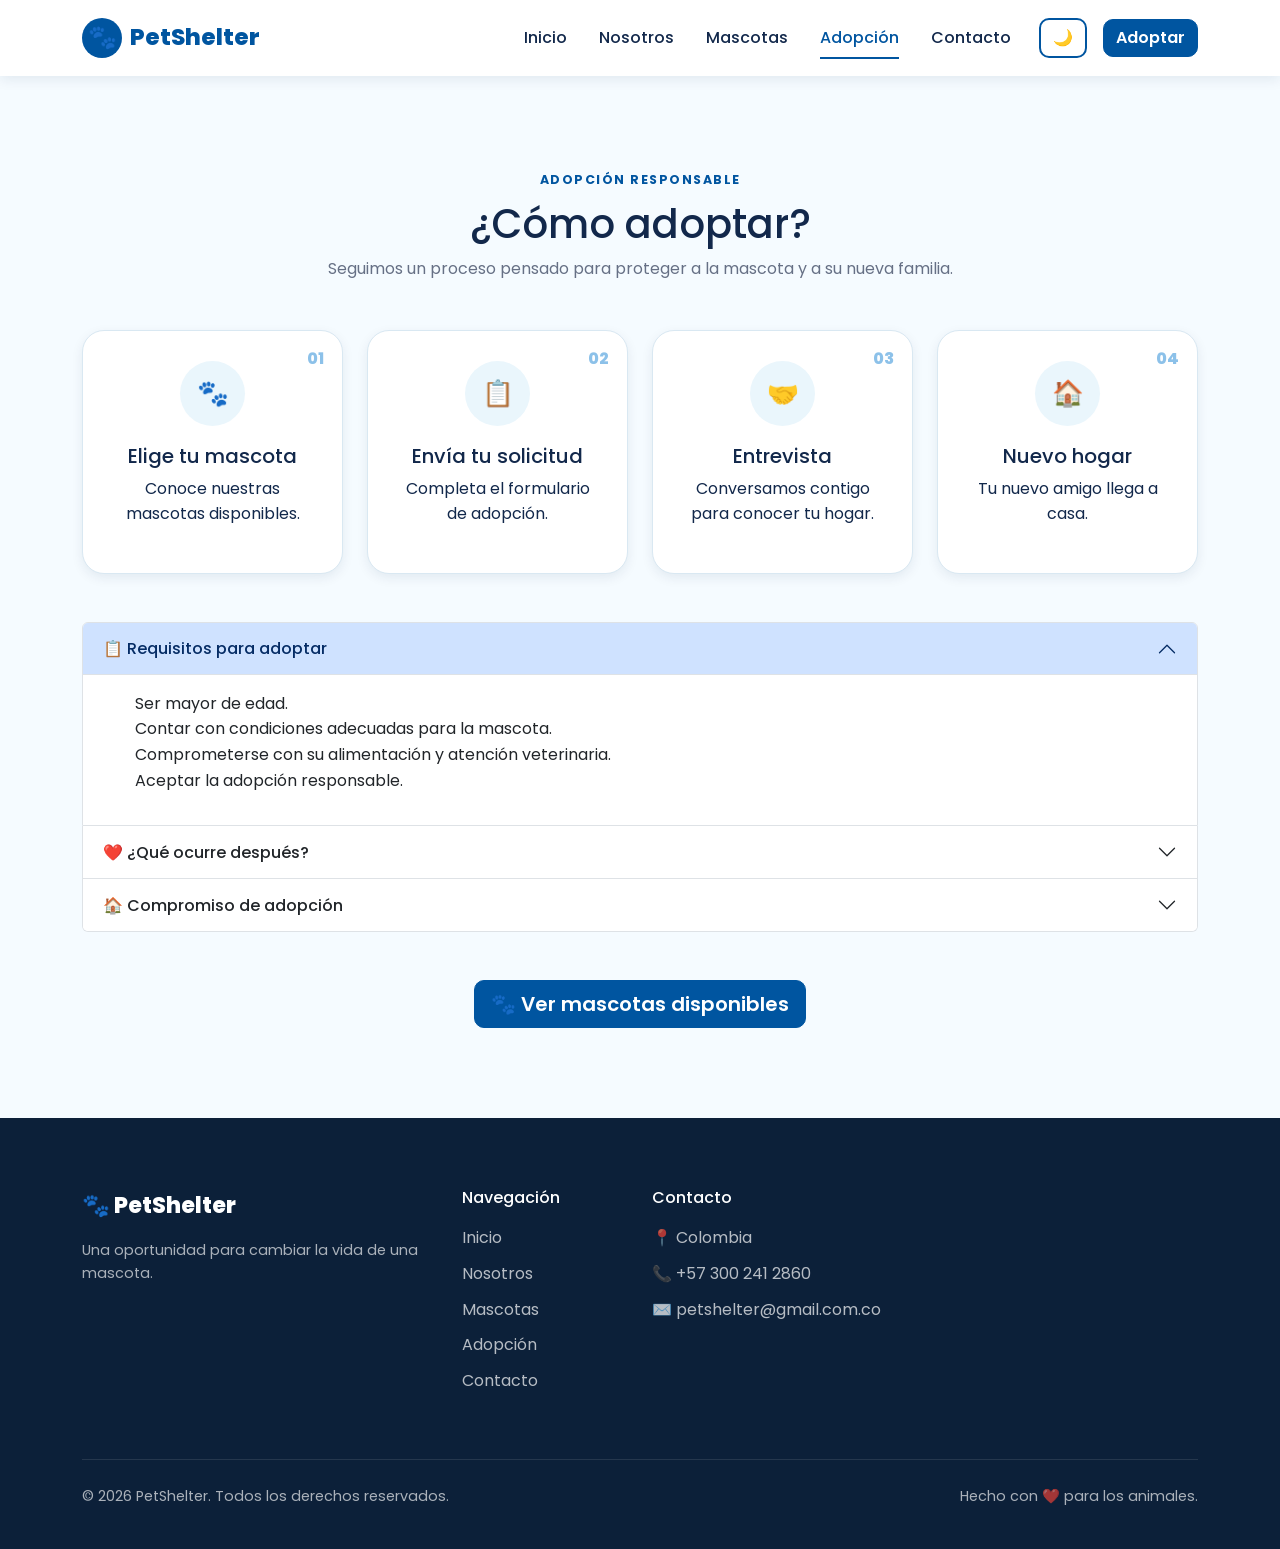
==== commit f2310210: "Añadir estilos y botones de navegación en varias páginas" ====
--- a/pages/adopcion.html
+++ b/pages/adopcion.html
@@ -39,6 +39,8 @@
                             <a class="nav-link" href="contacto.html">Contacto</a>
                         </li>
                     </ul>
+                    <button id="btnModoOscuro" class="btn btn-outline-primary ms-lg-3" type="button">🌙</button>
+                    <a href="adopcion.html" class="btn btn-primary ms-lg-3">Adoptar</a>
                 </div>
             </div>
         </nav>
--- a/css/styles.css
+++ b/css/styles.css
@@ -127,6 +127,16 @@
 
 .site-header .navbar {
     min-height: 76px;
+}
+
+.home-page .navbar-toggler {
+    border: 1px solid var(--border);
+    border-radius: 8px;
+    padding: 6px 10px;
+}
+
+.home-page .navbar-toggler:focus {
+    box-shadow: 0 0 0 3px rgba(0, 85, 160, .2);
 }
 
 .navbar-brand {
@@ -660,6 +670,14 @@
 
 @media (max-width: 991px) {
 
+    .home-page .navbar-toggler {
+        display: block;
+    }
+
+    .home-page .navbar-collapse {
+        padding: 20px 0;
+    }
+
     .navbar-collapse {
         padding: 20px 0;
     }
